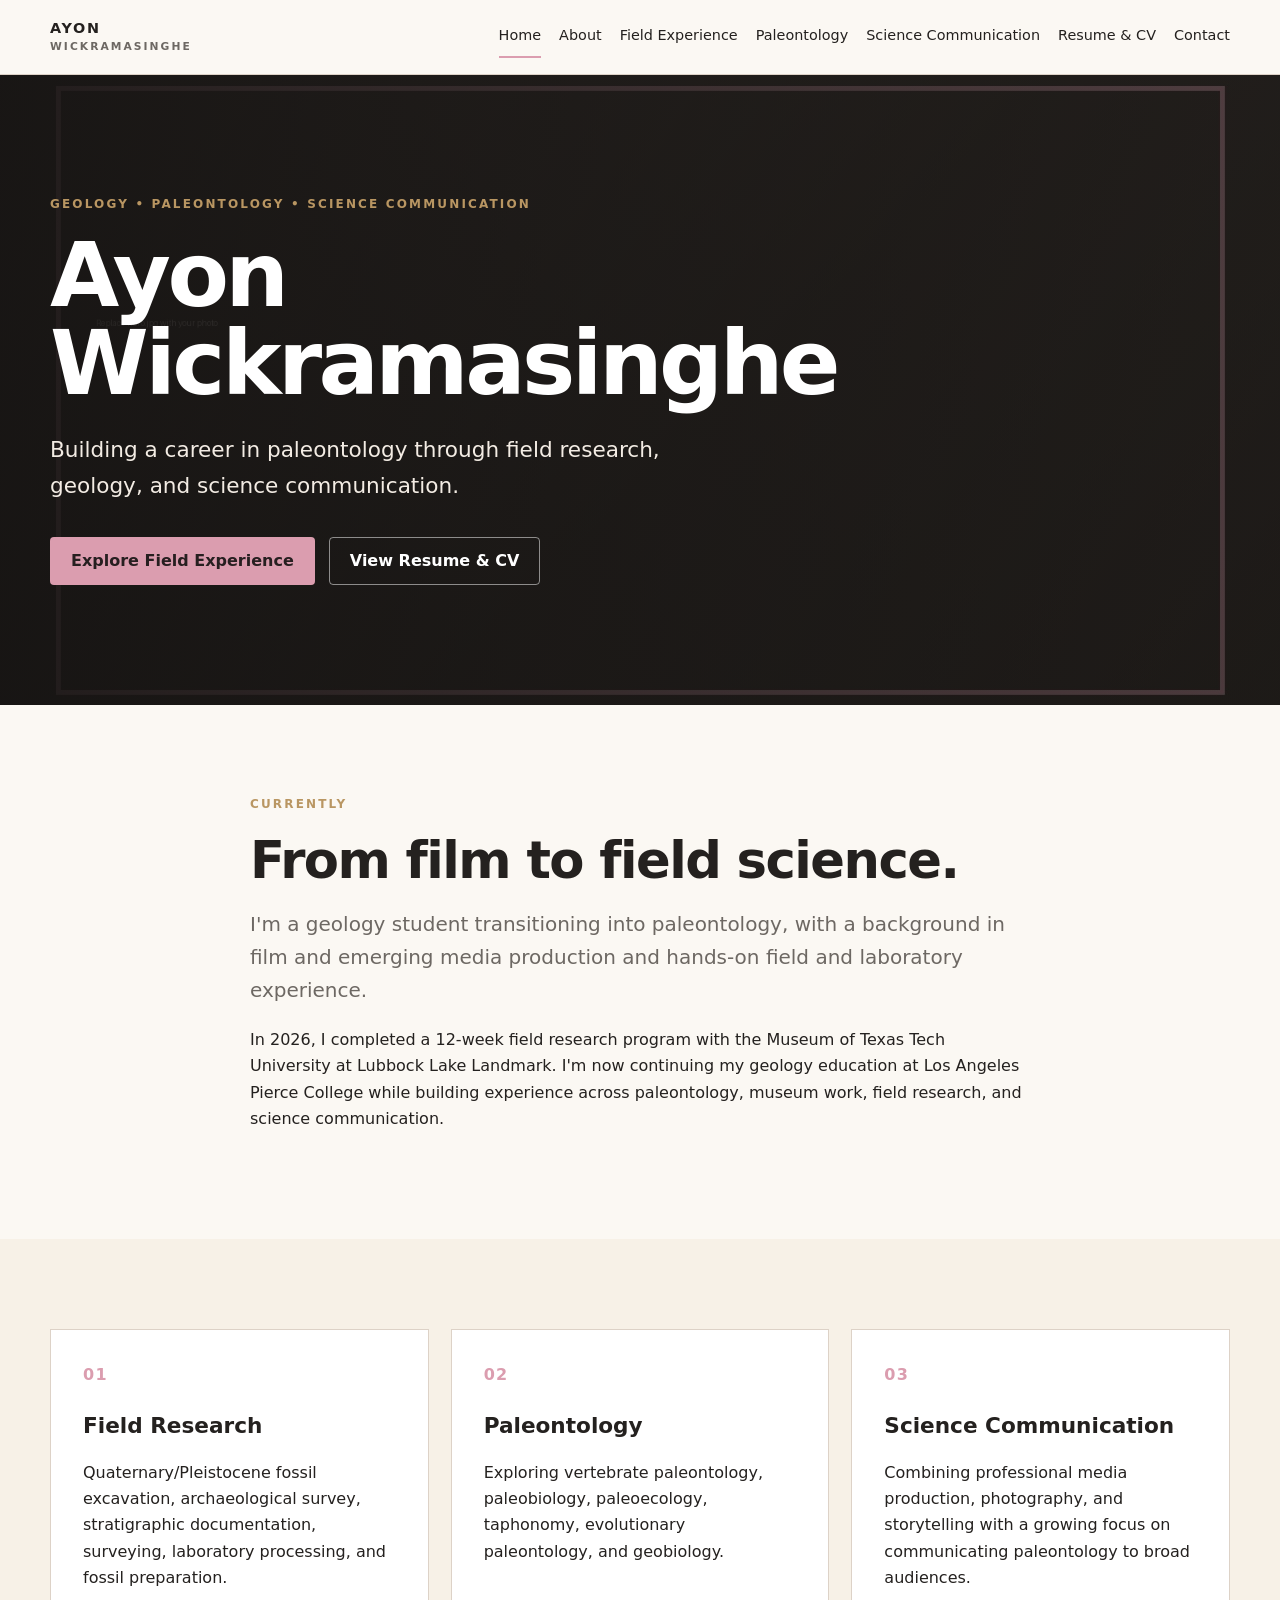
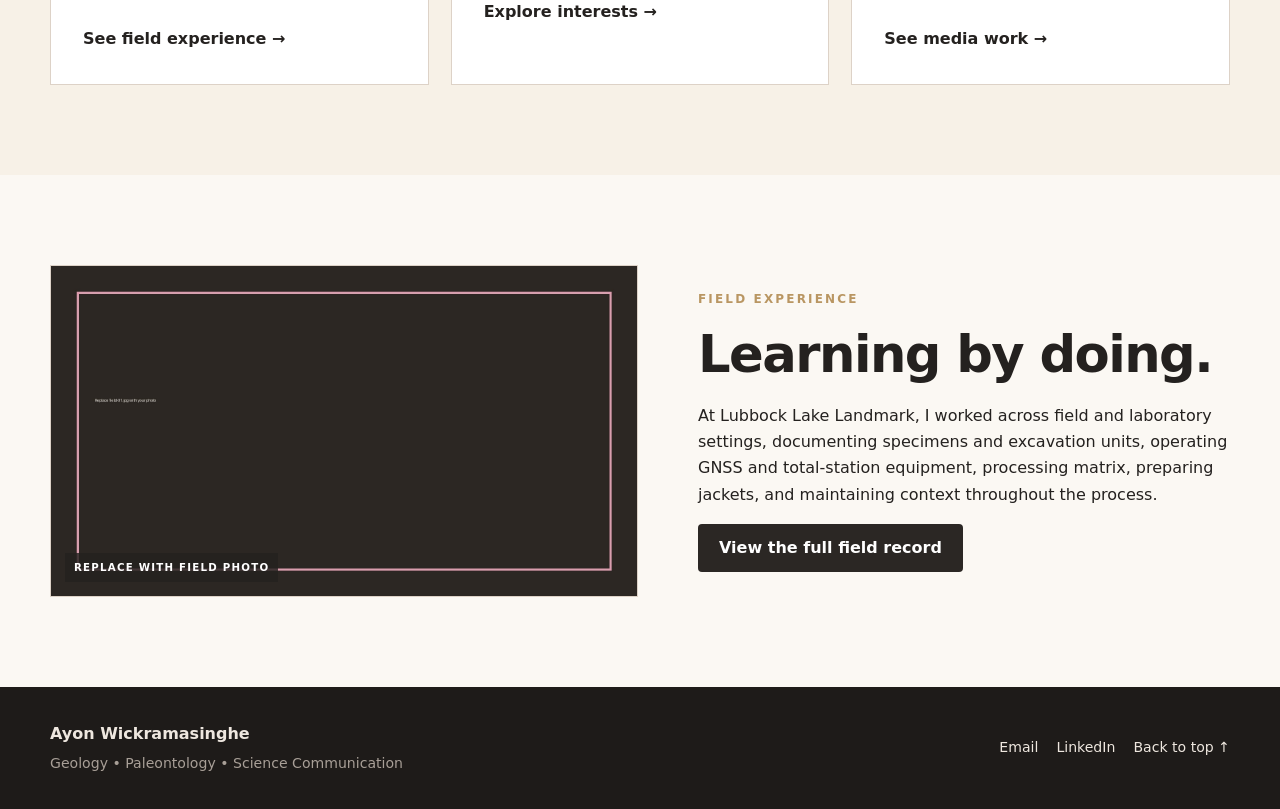
==== index.html @ 824198ba "Add files via upload" ====
<!DOCTYPE html>
<html lang="en">
<head>
  <meta charset="utf-8">
  <meta name="viewport" content="width=device-width, initial-scale=1">
  <meta name="description" content="Ayon Wickramasinghe — geology student, paleontology field researcher, and science communicator.">
  <title>Ayon Wickramasinghe | Geology • Paleontology • Science Communication</title>
  <link rel="stylesheet" href="css/style.css">
</head>
<body>
  <header class="site-header" id="top">
    <nav class="nav container" aria-label="Primary navigation">
      <a class="brand" href="index.html">AYON<span>WICKRAMASINGHE</span></a>
      <button class="nav-toggle" aria-label="Open navigation" aria-expanded="false">☰</button>
      <div class="nav-links">
        <a href="index.html" class="active">Home</a>
        <a href="about.html">About</a>
        <a href="fieldwork.html">Field Experience</a>
        <a href="paleontology.html">Paleontology</a>
        <a href="science-communication.html">Science Communication</a>
        <a href="resume.html">Resume &amp; CV</a>
        <a href="contact.html">Contact</a>
      </div>
    </nav>
  </header>

  <main>
    <section class="hero hero-home">
      <div class="hero-overlay"></div>
      <div class="container hero-content">
        <p class="eyebrow">GEOLOGY • PALEONTOLOGY • SCIENCE COMMUNICATION</p>
        <h1>Ayon Wickramasinghe</h1>
        <p class="hero-lede">Building a career in paleontology through field research, geology, and science communication.</p>
        <div class="hero-actions">
          <a class="button button-primary" href="fieldwork.html">Explore Field Experience</a>
          <a class="button button-ghost" href="resume.html">View Resume &amp; CV</a>
        </div>
      </div>
    </section>

    <section class="intro section">
      <div class="container narrow">
        <p class="kicker">CURRENTLY</p>
        <h2>From film to field science.</h2>
        <p class="lead">I'm a geology student transitioning into paleontology, with a background in film and emerging media production and hands-on field and laboratory experience.</p>
        <p>In 2026, I completed a 12-week field research program with the Museum of Texas Tech University at Lubbock Lake Landmark. I'm now continuing my geology education at Los Angeles Pierce College while building experience across paleontology, museum work, field research, and science communication.</p>
      </div>
    </section>

    <section class="feature-grid section section-alt">
      <div class="container cards-3">
        <article class="card">
          <div class="card-number">01</div>
          <h3>Field Research</h3>
          <p>Quaternary/Pleistocene fossil excavation, archaeological survey, stratigraphic documentation, surveying, laboratory processing, and fossil preparation.</p>
          <a class="text-link" href="fieldwork.html">See field experience →</a>
        </article>
        <article class="card">
          <div class="card-number">02</div>
          <h3>Paleontology</h3>
          <p>Exploring vertebrate paleontology, paleobiology, paleoecology, taphonomy, evolutionary paleontology, and geobiology.</p>
          <a class="text-link" href="paleontology.html">Explore interests →</a>
        </article>
        <article class="card">
          <div class="card-number">03</div>
          <h3>Science Communication</h3>
          <p>Combining professional media production, photography, and storytelling with a growing focus on communicating paleontology to broad audiences.</p>
          <a class="text-link" href="science-communication.html">See media work →</a>
        </article>
      </div>
    </section>

    <section class="photo-band section">
      <div class="container split">
        <div class="image-frame">
          <img src="images/field-01.jpg" alt="Placeholder for Ayon's fieldwork photograph" loading="lazy">
          <span class="image-label">REPLACE WITH FIELD PHOTO</span>
        </div>
        <div class="split-copy">
          <p class="kicker">FIELD EXPERIENCE</p>
          <h2>Learning by doing.</h2>
          <p>At Lubbock Lake Landmark, I worked across field and laboratory settings, documenting specimens and excavation units, operating GNSS and total-station equipment, processing matrix, preparing jackets, and maintaining context throughout the process.</p>
          <a class="button button-dark" href="fieldwork.html">View the full field record</a>
        </div>
      </div>
    </section>
  </main>

  <footer class="site-footer">
    <div class="container footer-inner">
      <div><strong>Ayon Wickramasinghe</strong><span>Geology • Paleontology • Science Communication</span></div>
      <div class="footer-links"><a href="mailto:ayonwick2003@gmail.com">Email</a><a href="https://www.linkedin.com/" target="_blank" rel="noopener">LinkedIn</a><a href="#top">Back to top ↑</a></div>
    </div>
  </footer>
  <script src="js/main.js"></script>
</body>
</html>
---- css/style.css ----
:root{--cream:#f7f1e7;--paper:#fbf8f3;--ink:#24211f;--muted:#6d6863;--pink:#db9daf;--pink-soft:#f1dce2;--gold:#b99662;--line:#ddd2c7;--dark:#2b2724;--max:1180px;--narrow:780px}
*{box-sizing:border-box}html{scroll-behavior:smooth}body{margin:0;font-family:Inter,ui-sans-serif,system-ui,-apple-system,BlinkMacSystemFont,"Segoe UI",sans-serif;background:var(--paper);color:var(--ink);line-height:1.65}img{max-width:100%;display:block}a{color:inherit;text-decoration:none}.container{width:min(calc(100% - 40px),var(--max));margin:0 auto}.narrow{max-width:var(--narrow)}
.site-header{position:sticky;top:0;z-index:20;background:rgba(251,248,243,.95);backdrop-filter:blur(10px);border-bottom:1px solid var(--line)}.nav{min-height:74px;display:flex;align-items:center;justify-content:space-between;gap:24px}.brand{font-weight:900;letter-spacing:.12em;font-size:.9rem;line-height:1}.brand span{display:block;font-size:.67rem;letter-spacing:.19em;margin-top:7px;color:var(--muted)}.nav-links{display:flex;flex-wrap:wrap;justify-content:flex-end;gap:18px;font-size:.9rem}.nav-links a{padding:8px 0;border-bottom:2px solid transparent}.nav-links a:hover,.nav-links a.active{border-color:var(--pink)}.nav-toggle{display:none;border:0;background:none;font-size:1.5rem}
.hero{min-height:70vh;display:grid;place-items:center;position:relative;overflow:hidden;background:linear-gradient(135deg,#453d39 0%,#292522 55%,#1c1917 100%);color:#fff}.hero:before{content:"";position:absolute;inset:0;background:url('../images/hero.jpg') center/cover no-repeat;opacity:.42}.hero-overlay{position:absolute;inset:0;background:linear-gradient(90deg,rgba(20,18,17,.88),rgba(20,18,17,.35))}.hero-content{position:relative;padding:110px 0}.eyebrow,.kicker{font-size:.75rem;letter-spacing:.18em;font-weight:800;text-transform:uppercase;color:var(--gold);margin:0 0 18px}.hero h1{font-size:clamp(3rem,7vw,6rem);line-height:.98;max-width:900px;margin:0 0 24px;letter-spacing:-.04em}.hero-lede{font-size:1.35rem;max-width:680px;color:#f3ece4;margin:0 0 34px}.hero-actions{display:flex;gap:14px;flex-wrap:wrap}.button{display:inline-flex;align-items:center;justify-content:center;min-height:48px;padding:0 20px;border-radius:4px;border:1px solid transparent;font-weight:800}.button-primary{background:var(--pink);color:#271f20}.button-ghost{border-color:rgba(255,255,255,.5);color:#fff}.button-dark{background:var(--dark);color:#fff}.button:hover{transform:translateY(-1px)}
.page-hero{background:var(--cream);padding:100px 0 80px;border-bottom:1px solid var(--line)}.page-hero h1{font-size:clamp(2.7rem,6vw,5rem);line-height:1.02;letter-spacing:-.04em;margin:0 0 18px;max-width:900px}.page-hero p:not(.kicker){font-size:1.25rem;max-width:760px;color:var(--muted);margin:0}.photo-hero{background:linear-gradient(135deg,#453d39,#24211f);color:#fff}.photo-hero p:not(.kicker){color:#eee2da}
.section{padding:90px 0}.section-alt{background:var(--cream)}.section-dark{background:var(--dark);color:#fff}.section-dark p{color:#e8ddd3}.section h2{font-size:clamp(2rem,4vw,3.2rem);line-height:1.08;letter-spacing:-.03em;margin:0 0 20px}.section h3{font-size:1.35rem;margin:0 0 10px}.lead{font-size:1.25rem;color:var(--muted)}.light{color:var(--pink-soft)}
.intro{text-align:left}.cards-3,.cards-2{display:grid;gap:22px}.cards-3{grid-template-columns:repeat(3,1fr)}.cards-2{grid-template-columns:repeat(2,1fr)}.card,.interest,.document-card,.contact-card{background:#fff;border:1px solid var(--line);padding:32px}.card-number,.interest>span{color:var(--pink);font-weight:900;letter-spacing:.08em;margin-bottom:20px;display:block}.text-link{font-weight:800;display:inline-block;margin-top:18px}.text-link:hover{color:#a96f80}.split,.two-col{display:grid;grid-template-columns:1.05fr .95fr;gap:60px;align-items:center}.image-frame{position:relative;background:#e5ddd4;min-height:280px;overflow:hidden;border:1px solid var(--line)}.image-frame img{width:100%;height:100%;object-fit:cover;min-height:280px}.image-label{position:absolute;left:14px;bottom:14px;background:rgba(36,33,31,.82);color:#fff;padding:6px 9px;font-size:.64rem;letter-spacing:.12em;font-weight:800}.split-copy{max-width:560px}.side-note{border-left:3px solid var(--pink);padding-left:26px}.accent-line{display:block;width:60px;height:3px;background:var(--pink);margin-bottom:20px}.gallery-grid{display:grid;grid-template-columns:repeat(2,1fr);gap:20px}.clean-list{padding-left:20px}.clean-list li{margin-bottom:15px}.interest h2{font-size:1.55rem;margin-bottom:12px}.callout{border-top:3px solid var(--pink);padding-top:35px}.document-card h2{margin-bottom:10px}.contact-grid{display:grid;grid-template-columns:repeat(3,1fr);gap:20px}.contact-card{display:flex;flex-direction:column;gap:10px;min-height:180px}.contact-card strong{font-size:1.15rem}.contact-card span:last-child{color:var(--muted)}code{background:var(--cream);padding:2px 5px;border-radius:3px}
.site-footer{background:#1e1b19;color:#eee7df;padding:34px 0}.footer-inner{display:flex;justify-content:space-between;gap:30px;align-items:center}.footer-inner strong{display:block}.footer-inner span{display:block;color:#a89f97;font-size:.88rem;margin-top:5px}.footer-links{display:flex;gap:18px;font-size:.88rem}.footer-links a:hover{color:var(--pink)}
@media (max-width:900px){.nav-toggle{display:block}.nav-links{display:none;position:absolute;left:20px;right:20px;top:74px;background:var(--paper);border:1px solid var(--line);padding:16px;flex-direction:column;gap:0}.nav-links.open{display:flex}.nav-links a{padding:12px 4px}.cards-3{grid-template-columns:1fr}.split,.two-col,.cards-2{grid-template-columns:1fr;gap:35px}.contact-grid{grid-template-columns:1fr}.footer-inner{flex-direction:column;align-items:flex-start}.footer-links{flex-wrap:wrap}.hero-content{padding:90px 0}.section{padding:70px 0}}
@media (max-width:600px){.container{width:min(calc(100% - 28px),var(--max))}.hero{min-height:72vh}.hero h1{font-size:3.2rem}.hero-lede{font-size:1.1rem}.page-hero{padding:75px 0 60px}.page-hero h1{font-size:2.8rem}.gallery-grid{grid-template-columns:1fr}}
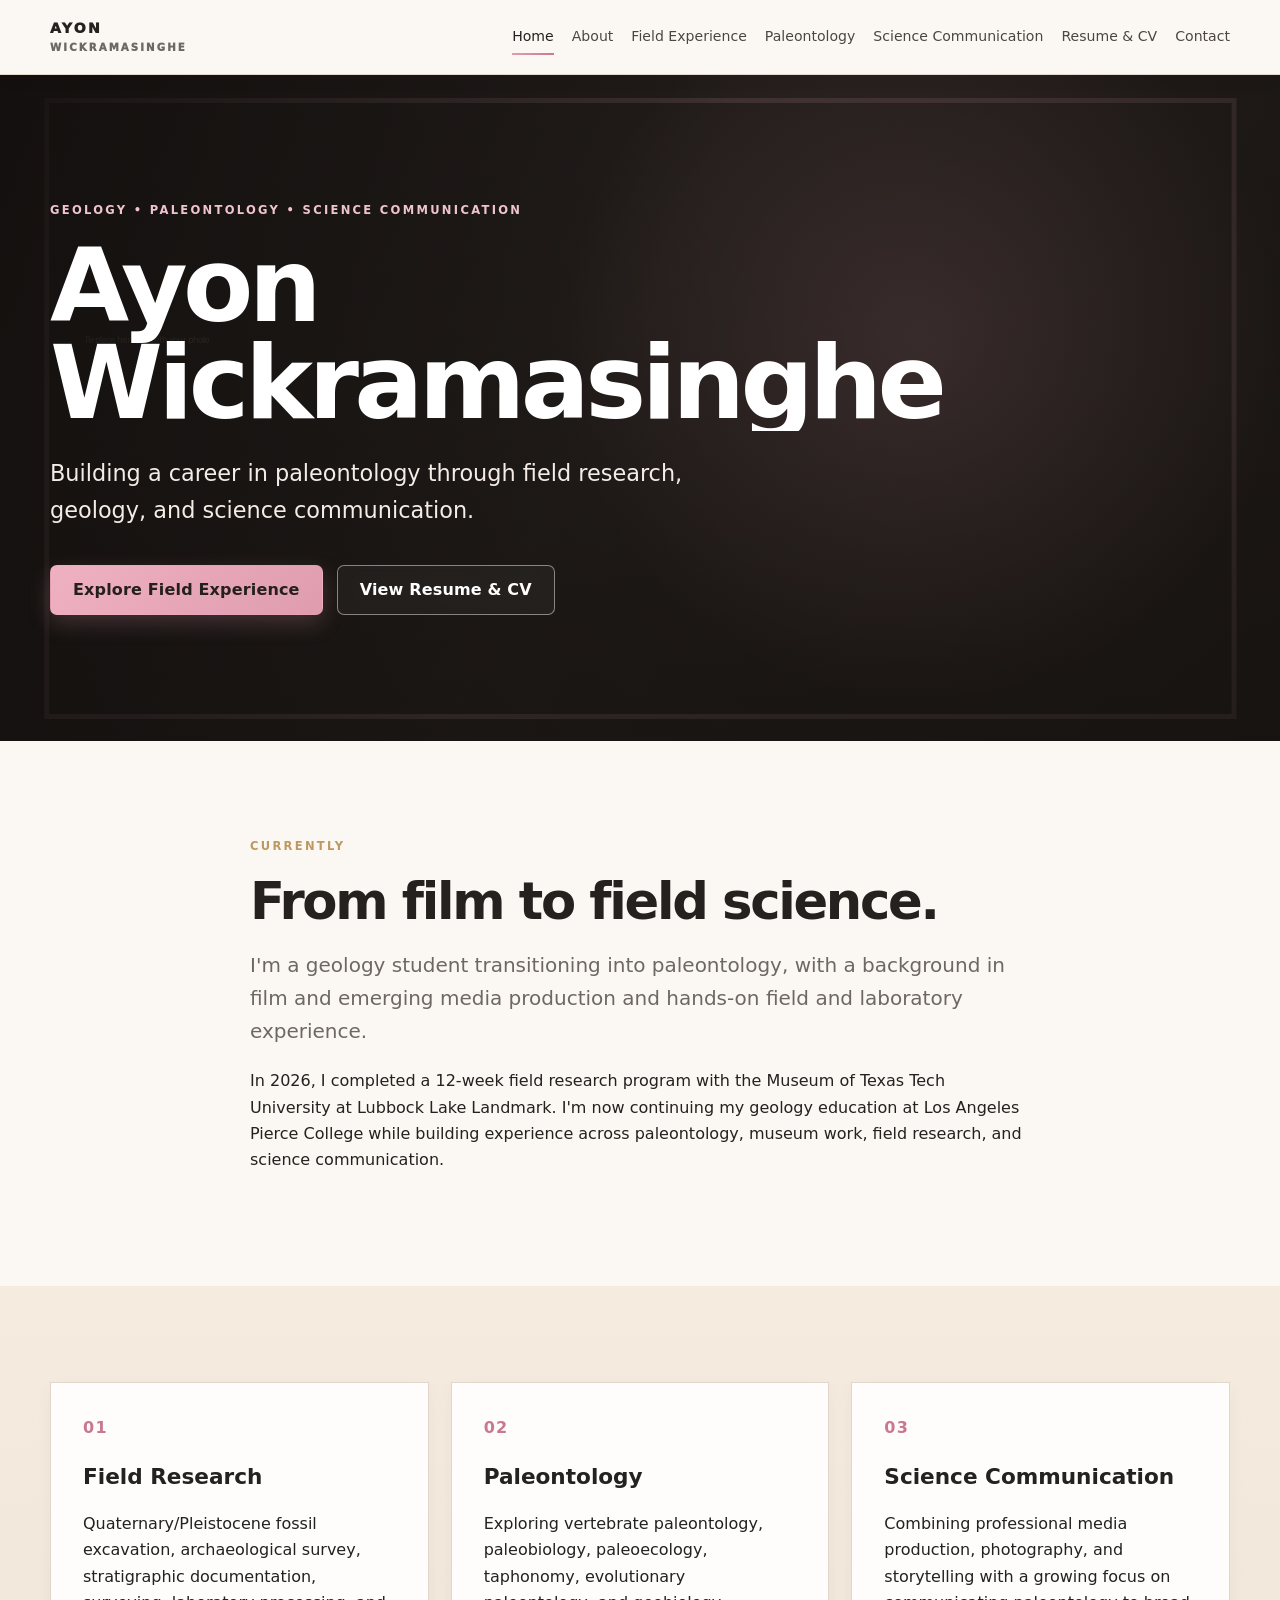
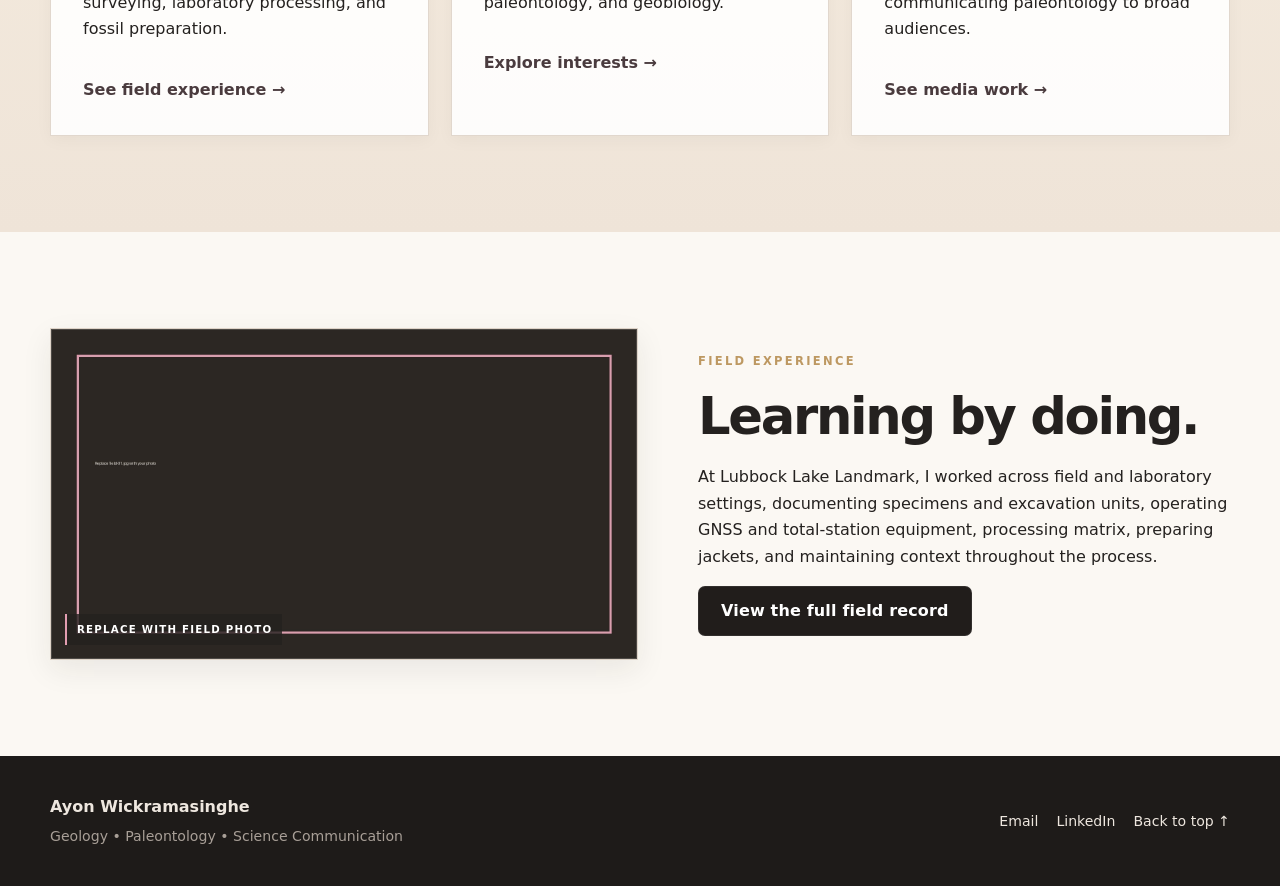
==== commit 3881f94e: "Add files via upload" ====
--- a/index.html
+++ b/index.html
@@ -29,7 +29,7 @@
       <div class="hero-overlay"></div>
       <div class="container hero-content">
         <p class="eyebrow">GEOLOGY • PALEONTOLOGY • SCIENCE COMMUNICATION</p>
-        <h1>Ayon Wickramasinghe</h1>
+        <h1 class="gradient-text">Ayon Wickramasinghe</h1>
         <p class="hero-lede">Building a career in paleontology through field research, geology, and science communication.</p>
         <div class="hero-actions">
           <a class="button button-primary" href="fieldwork.html">Explore Field Experience</a>
@@ -38,7 +38,7 @@
       </div>
     </section>
 
-    <section class="intro section">
+    <section class="intro section reveal">
       <div class="container narrow">
         <p class="kicker">CURRENTLY</p>
         <h2>From film to field science.</h2>
@@ -47,7 +47,7 @@
       </div>
     </section>
 
-    <section class="feature-grid section section-alt">
+    <section class="feature-grid section section-alt reveal">
       <div class="container cards-3">
         <article class="card">
           <div class="card-number">01</div>
@@ -70,7 +70,7 @@
       </div>
     </section>
 
-    <section class="photo-band section">
+    <section class="photo-band section reveal">
       <div class="container split">
         <div class="image-frame">
           <img src="images/field-01.jpg" alt="Placeholder for Ayon's fieldwork photograph" loading="lazy">
--- a/css/style.css
+++ b/css/style.css
@@ -1,10 +1,172 @@
-:root{--cream:#f7f1e7;--paper:#fbf8f3;--ink:#24211f;--muted:#6d6863;--pink:#db9daf;--pink-soft:#f1dce2;--gold:#b99662;--line:#ddd2c7;--dark:#2b2724;--max:1180px;--narrow:780px}
-*{box-sizing:border-box}html{scroll-behavior:smooth}body{margin:0;font-family:Inter,ui-sans-serif,system-ui,-apple-system,BlinkMacSystemFont,"Segoe UI",sans-serif;background:var(--paper);color:var(--ink);line-height:1.65}img{max-width:100%;display:block}a{color:inherit;text-decoration:none}.container{width:min(calc(100% - 40px),var(--max));margin:0 auto}.narrow{max-width:var(--narrow)}
-.site-header{position:sticky;top:0;z-index:20;background:rgba(251,248,243,.95);backdrop-filter:blur(10px);border-bottom:1px solid var(--line)}.nav{min-height:74px;display:flex;align-items:center;justify-content:space-between;gap:24px}.brand{font-weight:900;letter-spacing:.12em;font-size:.9rem;line-height:1}.brand span{display:block;font-size:.67rem;letter-spacing:.19em;margin-top:7px;color:var(--muted)}.nav-links{display:flex;flex-wrap:wrap;justify-content:flex-end;gap:18px;font-size:.9rem}.nav-links a{padding:8px 0;border-bottom:2px solid transparent}.nav-links a:hover,.nav-links a.active{border-color:var(--pink)}.nav-toggle{display:none;border:0;background:none;font-size:1.5rem}
-.hero{min-height:70vh;display:grid;place-items:center;position:relative;overflow:hidden;background:linear-gradient(135deg,#453d39 0%,#292522 55%,#1c1917 100%);color:#fff}.hero:before{content:"";position:absolute;inset:0;background:url('../images/hero.jpg') center/cover no-repeat;opacity:.42}.hero-overlay{position:absolute;inset:0;background:linear-gradient(90deg,rgba(20,18,17,.88),rgba(20,18,17,.35))}.hero-content{position:relative;padding:110px 0}.eyebrow,.kicker{font-size:.75rem;letter-spacing:.18em;font-weight:800;text-transform:uppercase;color:var(--gold);margin:0 0 18px}.hero h1{font-size:clamp(3rem,7vw,6rem);line-height:.98;max-width:900px;margin:0 0 24px;letter-spacing:-.04em}.hero-lede{font-size:1.35rem;max-width:680px;color:#f3ece4;margin:0 0 34px}.hero-actions{display:flex;gap:14px;flex-wrap:wrap}.button{display:inline-flex;align-items:center;justify-content:center;min-height:48px;padding:0 20px;border-radius:4px;border:1px solid transparent;font-weight:800}.button-primary{background:var(--pink);color:#271f20}.button-ghost{border-color:rgba(255,255,255,.5);color:#fff}.button-dark{background:var(--dark);color:#fff}.button:hover{transform:translateY(-1px)}
-.page-hero{background:var(--cream);padding:100px 0 80px;border-bottom:1px solid var(--line)}.page-hero h1{font-size:clamp(2.7rem,6vw,5rem);line-height:1.02;letter-spacing:-.04em;margin:0 0 18px;max-width:900px}.page-hero p:not(.kicker){font-size:1.25rem;max-width:760px;color:var(--muted);margin:0}.photo-hero{background:linear-gradient(135deg,#453d39,#24211f);color:#fff}.photo-hero p:not(.kicker){color:#eee2da}
-.section{padding:90px 0}.section-alt{background:var(--cream)}.section-dark{background:var(--dark);color:#fff}.section-dark p{color:#e8ddd3}.section h2{font-size:clamp(2rem,4vw,3.2rem);line-height:1.08;letter-spacing:-.03em;margin:0 0 20px}.section h3{font-size:1.35rem;margin:0 0 10px}.lead{font-size:1.25rem;color:var(--muted)}.light{color:var(--pink-soft)}
-.intro{text-align:left}.cards-3,.cards-2{display:grid;gap:22px}.cards-3{grid-template-columns:repeat(3,1fr)}.cards-2{grid-template-columns:repeat(2,1fr)}.card,.interest,.document-card,.contact-card{background:#fff;border:1px solid var(--line);padding:32px}.card-number,.interest>span{color:var(--pink);font-weight:900;letter-spacing:.08em;margin-bottom:20px;display:block}.text-link{font-weight:800;display:inline-block;margin-top:18px}.text-link:hover{color:#a96f80}.split,.two-col{display:grid;grid-template-columns:1.05fr .95fr;gap:60px;align-items:center}.image-frame{position:relative;background:#e5ddd4;min-height:280px;overflow:hidden;border:1px solid var(--line)}.image-frame img{width:100%;height:100%;object-fit:cover;min-height:280px}.image-label{position:absolute;left:14px;bottom:14px;background:rgba(36,33,31,.82);color:#fff;padding:6px 9px;font-size:.64rem;letter-spacing:.12em;font-weight:800}.split-copy{max-width:560px}.side-note{border-left:3px solid var(--pink);padding-left:26px}.accent-line{display:block;width:60px;height:3px;background:var(--pink);margin-bottom:20px}.gallery-grid{display:grid;grid-template-columns:repeat(2,1fr);gap:20px}.clean-list{padding-left:20px}.clean-list li{margin-bottom:15px}.interest h2{font-size:1.55rem;margin-bottom:12px}.callout{border-top:3px solid var(--pink);padding-top:35px}.document-card h2{margin-bottom:10px}.contact-grid{display:grid;grid-template-columns:repeat(3,1fr);gap:20px}.contact-card{display:flex;flex-direction:column;gap:10px;min-height:180px}.contact-card strong{font-size:1.15rem}.contact-card span:last-child{color:var(--muted)}code{background:var(--cream);padding:2px 5px;border-radius:3px}
-.site-footer{background:#1e1b19;color:#eee7df;padding:34px 0}.footer-inner{display:flex;justify-content:space-between;gap:30px;align-items:center}.footer-inner strong{display:block}.footer-inner span{display:block;color:#a89f97;font-size:.88rem;margin-top:5px}.footer-links{display:flex;gap:18px;font-size:.88rem}.footer-links a:hover{color:var(--pink)}
-@media (max-width:900px){.nav-toggle{display:block}.nav-links{display:none;position:absolute;left:20px;right:20px;top:74px;background:var(--paper);border:1px solid var(--line);padding:16px;flex-direction:column;gap:0}.nav-links.open{display:flex}.nav-links a{padding:12px 4px}.cards-3{grid-template-columns:1fr}.split,.two-col,.cards-2{grid-template-columns:1fr;gap:35px}.contact-grid{grid-template-columns:1fr}.footer-inner{flex-direction:column;align-items:flex-start}.footer-links{flex-wrap:wrap}.hero-content{padding:90px 0}.section{padding:70px 0}}
-@media (max-width:600px){.container{width:min(calc(100% - 28px),var(--max))}.hero{min-height:72vh}.hero h1{font-size:3.2rem}.hero-lede{font-size:1.1rem}.page-hero{padding:75px 0 60px}.page-hero h1{font-size:2.8rem}.gallery-grid{grid-template-columns:1fr}}
+:root{
+  --cream:#f7f1e7;
+  --paper:#fbf8f3;
+  --ink:#24211f;
+  --muted:#6d6863;
+  --pink:#e29db1;
+  --pink-deep:#c97891;
+  --pink-soft:#f4dfe5;
+  --gold:#bd9861;
+  --line:#ded3c8;
+  --dark:#211d1b;
+  --dark-2:#171412;
+  --white:#fffdfb;
+  --max:1180px;
+  --narrow:780px;
+  --shadow:0 18px 45px rgba(36,33,31,.10);
+  --shadow-soft:0 10px 28px rgba(36,33,31,.08);
+}
+*{box-sizing:border-box}
+html{scroll-behavior:smooth}
+body{margin:0;font-family:Inter,ui-sans-serif,system-ui,-apple-system,BlinkMacSystemFont,"Segoe UI",sans-serif;background:var(--paper);color:var(--ink);line-height:1.65;-webkit-font-smoothing:antialiased}
+img{max-width:100%;display:block}
+a{color:inherit;text-decoration:none}
+button{font:inherit}
+.container{width:min(calc(100% - 40px),var(--max));margin:0 auto}
+.narrow{max-width:var(--narrow)}
+
+/* ---------- Global polish ---------- */
+::selection{background:var(--pink-soft);color:var(--ink)}
+:focus-visible{outline:3px solid rgba(226,157,177,.55);outline-offset:4px;border-radius:4px}
+
+.site-header{position:sticky;top:0;z-index:30;background:rgba(251,248,243,.86);backdrop-filter:blur(14px);border-bottom:1px solid rgba(222,211,200,.85);box-shadow:0 4px 18px rgba(36,33,31,.04)}
+.nav{min-height:74px;display:flex;align-items:center;justify-content:space-between;gap:24px}
+.brand{font-weight:950;letter-spacing:.16em;font-size:.88rem;line-height:1;position:relative}
+.brand:after{content:"";position:absolute;left:0;bottom:-9px;width:0;height:2px;background:linear-gradient(90deg,var(--pink),var(--gold));transition:width .28s ease}
+.brand:hover:after{width:42px}
+.brand span{display:block;font-size:.64rem;letter-spacing:.20em;margin-top:7px;color:var(--muted)}
+.nav-links{display:flex;flex-wrap:wrap;justify-content:flex-end;gap:18px;font-size:.88rem}
+.nav-links a{position:relative;padding:8px 0;color:#4b4641}
+.nav-links a:after{content:"";position:absolute;left:0;right:0;bottom:2px;height:2px;background:linear-gradient(90deg,var(--pink),var(--pink-deep));transform:scaleX(0);transform-origin:left;transition:transform .25s ease}
+.nav-links a:hover,.nav-links a.active{color:var(--ink)}
+.nav-links a:hover:after,.nav-links a.active:after{transform:scaleX(1)}
+.nav-toggle{display:none;border:0;background:none;font-size:1.5rem;color:var(--ink);cursor:pointer}
+
+/* ---------- Typography ---------- */
+.eyebrow,.kicker{font-size:.72rem;letter-spacing:.20em;font-weight:850;text-transform:uppercase;color:var(--gold);margin:0 0 18px}
+h1,h2,h3{font-weight:900}
+.section h2,.page-hero h1,.hero h1{letter-spacing:-.045em}
+
+/* ---------- Hero ---------- */
+.hero{min-height:74vh;display:grid;place-items:center;position:relative;overflow:hidden;background:radial-gradient(circle at 70% 35%,#423934 0%,#27221f 40%,#171412 100%);color:#fff}
+.hero:before{content:"";position:absolute;inset:0;background:url('../images/hero.jpg') center/cover no-repeat;opacity:.48;transform:scale(1.02);transition:transform 1.4s ease}
+.hero:hover:before{transform:scale(1.05)}
+.hero:after{content:"";position:absolute;inset:0;background:radial-gradient(circle at 72% 40%,rgba(226,157,177,.12),transparent 36%),linear-gradient(115deg,rgba(18,15,14,.94) 0%,rgba(25,21,19,.67) 47%,rgba(22,18,16,.78) 100%)}
+.hero-overlay{position:absolute;inset:0;background:linear-gradient(180deg,rgba(226,157,177,.03),transparent 45%,rgba(0,0,0,.28))}
+.hero-content{position:relative;z-index:2;padding:110px 0}
+.hero .eyebrow{color:#efc4cf}
+.hero h1{font-size:clamp(3.4rem,8vw,6.7rem);line-height:.94;max-width:980px;margin:0 0 24px}
+.gradient-text{background:linear-gradient(100deg,#fff 5%,#fff 42%,#f4c0cc 68%,#e4a0b5 86%,#d38a9f 100%);background-size:220% auto;-webkit-background-clip:text;background-clip:text;color:transparent;animation:gradientShift 8s ease-in-out infinite alternate}
+.hero-lede{font-size:clamp(1.12rem,2.2vw,1.4rem);max-width:700px;color:#f4ece6;margin:0 0 36px}
+.hero-actions{display:flex;gap:14px;flex-wrap:wrap}
+.button{display:inline-flex;align-items:center;justify-content:center;min-height:50px;padding:0 22px;border-radius:7px;border:1px solid transparent;font-weight:850;letter-spacing:.01em;position:relative;overflow:hidden;transition:transform .24s ease,box-shadow .24s ease,border-color .24s ease,background .24s ease}
+.button:before{content:"";position:absolute;inset:0;transform:translateX(-105%);background:linear-gradient(110deg,transparent 20%,rgba(255,255,255,.40) 48%,transparent 75%);transition:transform .6s ease}
+.button:hover{transform:translateY(-3px);box-shadow:0 12px 28px rgba(0,0,0,.16)}
+.button:hover:before{transform:translateX(105%)}
+.button:active{transform:translateY(-1px)}
+.button-primary{background:linear-gradient(135deg,#efb1c2 0%,#df9caf 100%);color:#261f20;box-shadow:0 8px 22px rgba(226,157,177,.22)}
+.button-primary:hover{background:linear-gradient(135deg,#f2bbc9 0%,#e3a1b2 100%)}
+.button-ghost{border-color:rgba(255,255,255,.46);color:#fff;background:rgba(255,255,255,.04);backdrop-filter:blur(6px)}
+.button-ghost:hover{border-color:rgba(255,255,255,.72);background:rgba(255,255,255,.09)}
+.button-dark{background:var(--dark);color:#fff;border-color:rgba(255,255,255,.08)}
+.button-dark:hover{background:#0f0d0c}
+
+/* ---------- Page hero ---------- */
+.page-hero{background:linear-gradient(180deg,var(--cream),#f1e7dc);padding:106px 0 84px;border-bottom:1px solid var(--line);position:relative;overflow:hidden}
+.page-hero:after{content:"";position:absolute;right:-120px;bottom:-160px;width:380px;height:380px;border-radius:50%;background:radial-gradient(circle,rgba(226,157,177,.22),rgba(226,157,177,0) 68%);pointer-events:none}
+.page-hero h1{font-size:clamp(2.9rem,6vw,5.3rem);line-height:1.01;margin:0 0 18px;max-width:900px}
+.page-hero p:not(.kicker){font-size:1.24rem;max-width:800px;color:var(--muted);margin:0}
+.photo-hero{background:radial-gradient(circle at 78% 35%,#433933 0%,#25211e 47%,#171412 100%);color:#fff}
+.photo-hero:after{background:radial-gradient(circle,rgba(226,157,177,.16),rgba(226,157,177,0) 68%)}
+.photo-hero p:not(.kicker){color:#eee2da}
+.photo-hero .kicker{color:#eab5c4}
+
+/* ---------- Sections ---------- */
+.section{padding:96px 0}
+.section-alt{background:linear-gradient(180deg,#f5ecdf,#efe4d8)}
+.section-dark{background:linear-gradient(135deg,var(--dark),var(--dark-2));color:#fff;position:relative;overflow:hidden}
+.section-dark:before{content:"";position:absolute;inset:auto -120px -160px auto;width:420px;height:420px;border-radius:50%;background:radial-gradient(circle,rgba(226,157,177,.13),transparent 67%);pointer-events:none}
+.section-dark p{color:#e8ddd3}
+.section h2{font-size:clamp(2rem,4vw,3.25rem);line-height:1.08;margin:0 0 20px}
+.section h3{font-size:1.35rem;margin:0 0 10px}
+.lead{font-size:1.25rem;color:var(--muted)}
+.light{color:#efc4cf!important}
+
+/* ---------- Cards ---------- */
+.cards-3,.cards-2{display:grid;gap:22px}
+.cards-3{grid-template-columns:repeat(3,1fr)}
+.cards-2{grid-template-columns:repeat(2,1fr)}
+.card,.interest,.document-card,.contact-card{background:rgba(255,255,255,.90);border:1px solid rgba(222,211,200,.9);padding:32px;box-shadow:0 4px 16px rgba(36,33,31,.04);transition:transform .26s ease,box-shadow .26s ease,border-color .26s ease,background .26s ease}
+.card:hover,.interest:hover,.document-card:hover,.contact-card:hover{transform:translateY(-7px);box-shadow:var(--shadow);border-color:rgba(226,157,177,.72);background:#fff}
+.card-number,.interest>span{color:var(--pink-deep);font-weight:900;letter-spacing:.08em;margin-bottom:18px;display:block}
+.text-link{font-weight:850;display:inline-block;margin-top:18px;color:#4a3b3e;position:relative}
+.text-link:after{content:"";position:absolute;left:0;right:100%;bottom:-4px;height:2px;background:linear-gradient(90deg,var(--pink),var(--gold));transition:right .25s ease}
+.text-link:hover{color:#a96f80}
+.text-link:hover:after{right:0}
+
+/* ---------- Split / imagery ---------- */
+.split,.two-col{display:grid;grid-template-columns:1.05fr .95fr;gap:60px;align-items:center}
+.image-frame{position:relative;background:#e5ddd4;min-height:280px;overflow:hidden;border:1px solid var(--line);box-shadow:var(--shadow-soft)}
+.image-frame:after{content:"";position:absolute;inset:0;border:1px solid rgba(255,255,255,.16);pointer-events:none}
+.image-frame img{width:100%;height:100%;object-fit:cover;min-height:280px;transition:transform .7s cubic-bezier(.22,.61,.36,1),filter .35s ease}
+.image-frame:hover img{transform:scale(1.045);filter:saturate(1.04) contrast(1.02)}
+.image-label{position:absolute;left:14px;bottom:14px;z-index:2;background:rgba(36,33,31,.80);color:#fff;padding:7px 10px;font-size:.64rem;letter-spacing:.12em;font-weight:850;border-left:2px solid var(--pink)}
+.split-copy{max-width:560px}
+.side-note{border-left:3px solid var(--pink);padding-left:26px}
+.accent-line{display:block;width:64px;height:3px;background:linear-gradient(90deg,var(--pink),var(--gold));margin-bottom:20px;border-radius:999px}
+.gallery-grid{display:grid;grid-template-columns:repeat(2,1fr);gap:20px}
+.gallery-grid .image-frame{min-height:310px}
+.gallery-grid .image-frame:first-child{grid-column:span 2;min-height:400px}
+.clean-list{padding-left:20px}.clean-list li{margin-bottom:15px}
+.interest h2{font-size:1.55rem;margin-bottom:12px}
+.callout{border-top:3px solid transparent;border-image:linear-gradient(90deg,var(--pink),var(--gold)) 1;padding-top:35px}
+.document-card h2{margin-bottom:10px}
+.contact-grid{display:grid;grid-template-columns:repeat(3,1fr);gap:20px}
+.contact-card{display:flex;flex-direction:column;gap:10px;min-height:190px}
+.contact-card strong{font-size:1.15rem}
+.contact-card span:last-child{color:var(--muted)}
+code{background:var(--cream);padding:2px 5px;border-radius:3px}
+
+/* ---------- Scroll reveal ---------- */
+.reveal{opacity:0;transform:translateY(20px);transition:opacity .7s ease,transform .7s ease}
+.reveal.is-visible{opacity:1;transform:none}
+.delay-1{transition-delay:.08s}.delay-2{transition-delay:.16s}.delay-3{transition-delay:.24s}
+
+/* ---------- Footer ---------- */
+.site-footer{background:#1e1b19;color:#eee7df;padding:38px 0}.footer-inner{display:flex;justify-content:space-between;gap:30px;align-items:center}.footer-inner strong{display:block}.footer-inner span{display:block;color:#a89f97;font-size:.88rem;margin-top:5px}.footer-links{display:flex;gap:18px;font-size:.88rem}.footer-links a{transition:color .2s ease}.footer-links a:hover{color:var(--pink)}
+
+@keyframes gradientShift{0%{background-position:0% 50%}100%{background-position:100% 50%}}
+
+@media (max-width:900px){
+  .nav-toggle{display:block}
+  .nav-links{display:none;position:absolute;left:20px;right:20px;top:74px;background:rgba(251,248,243,.98);border:1px solid var(--line);padding:16px;flex-direction:column;gap:0;box-shadow:var(--shadow-soft);border-radius:0 0 10px 10px}
+  .nav-links.open{display:flex}
+  .nav-links a{padding:12px 4px}
+  .cards-3{grid-template-columns:1fr}
+  .split,.two-col,.cards-2{grid-template-columns:1fr;gap:35px}
+  .contact-grid{grid-template-columns:1fr}
+  .footer-inner{flex-direction:column;align-items:flex-start}
+  .footer-links{flex-wrap:wrap}
+  .hero-content{padding:90px 0}
+  .section{padding:76px 0}
+}
+@media (max-width:700px){
+  .gallery-grid{grid-template-columns:1fr}
+  .gallery-grid .image-frame:first-child{grid-column:auto;min-height:280px}
+}
+@media (max-width:600px){
+  .container{width:min(calc(100% - 28px),var(--max))}
+  .nav{min-height:68px}
+  .nav-links{top:68px;left:14px;right:14px}
+  .hero{min-height:76vh}
+  .hero h1{font-size:3.3rem}
+  .hero-lede{font-size:1.06rem}
+  .page-hero{padding:76px 0 62px}
+  .page-hero h1{font-size:2.85rem}
+  .gallery-grid .image-frame{min-height:250px}
+}
+@media (prefers-reduced-motion:reduce){
+  html{scroll-behavior:auto}
+  *,*:before,*:after{animation-duration:.01ms!important;animation-iteration-count:1!important;transition-duration:.01ms!important}
+  .reveal{opacity:1;transform:none}
+}
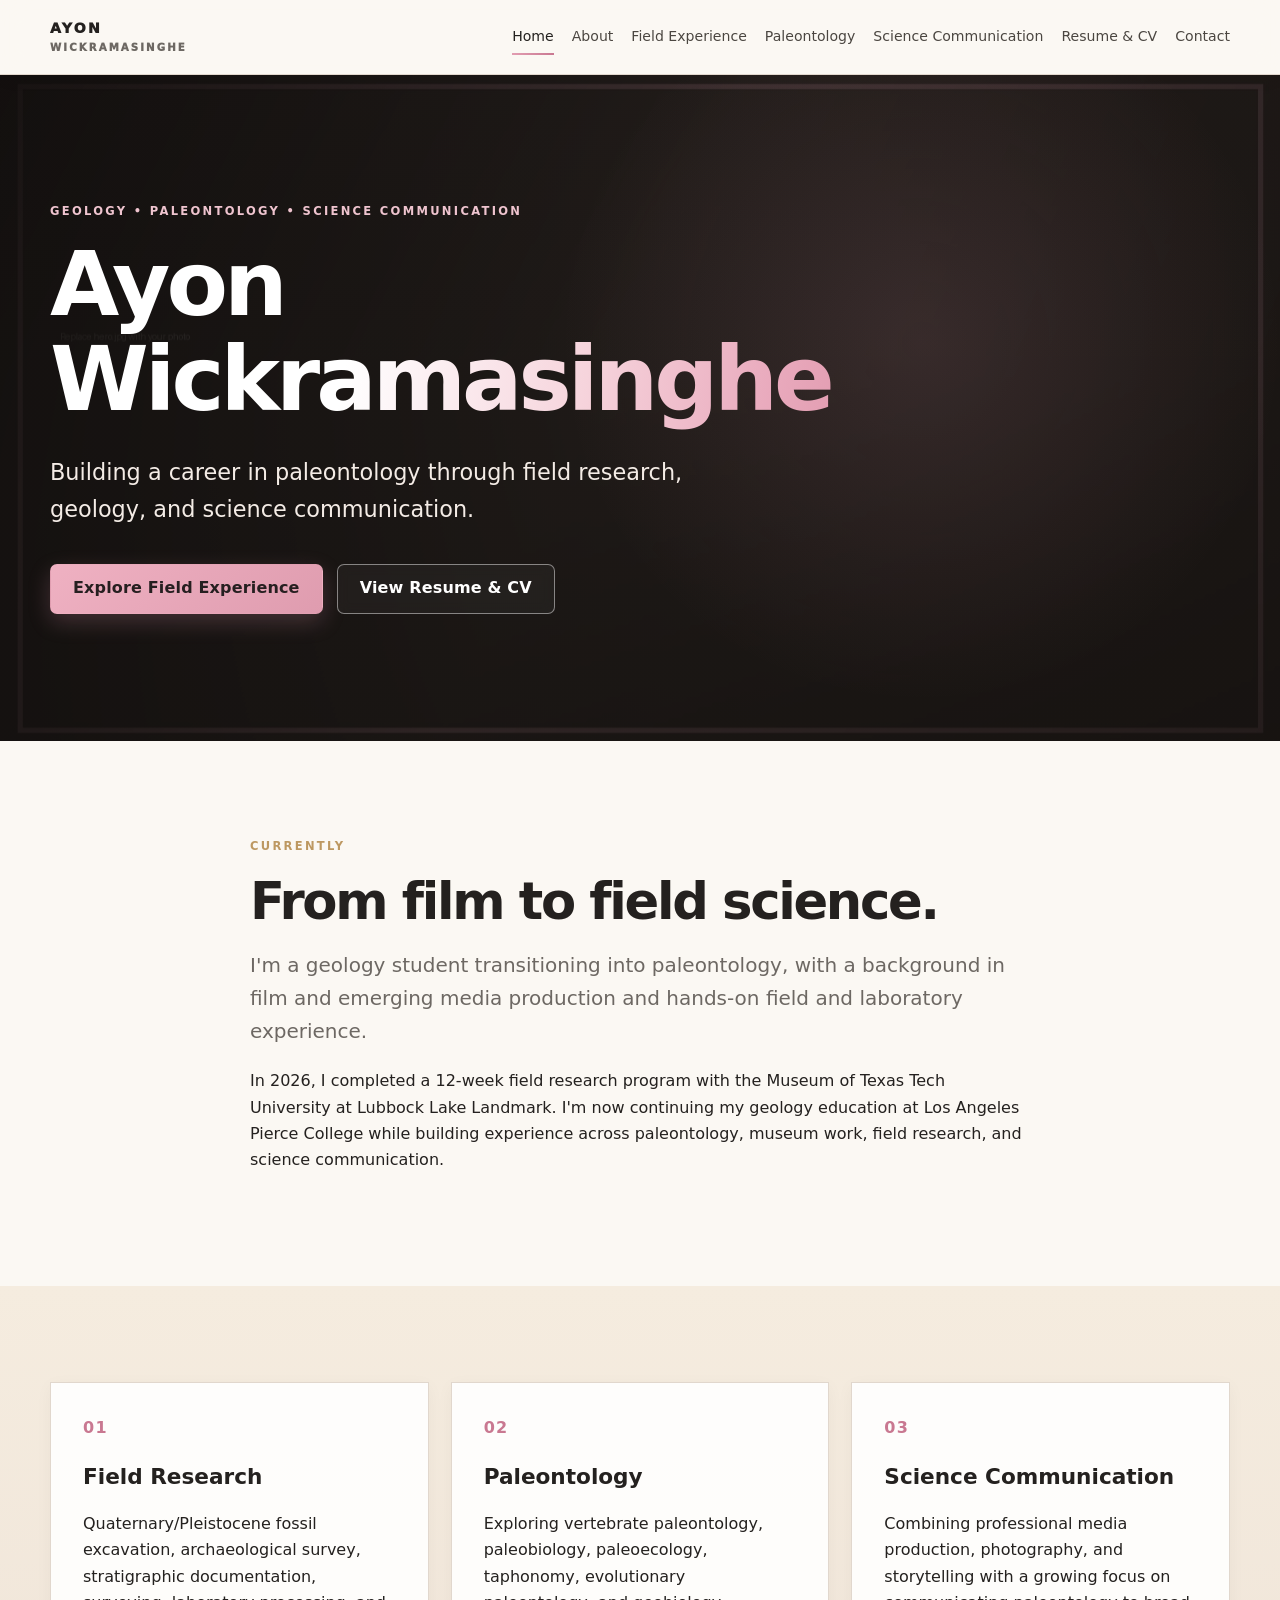
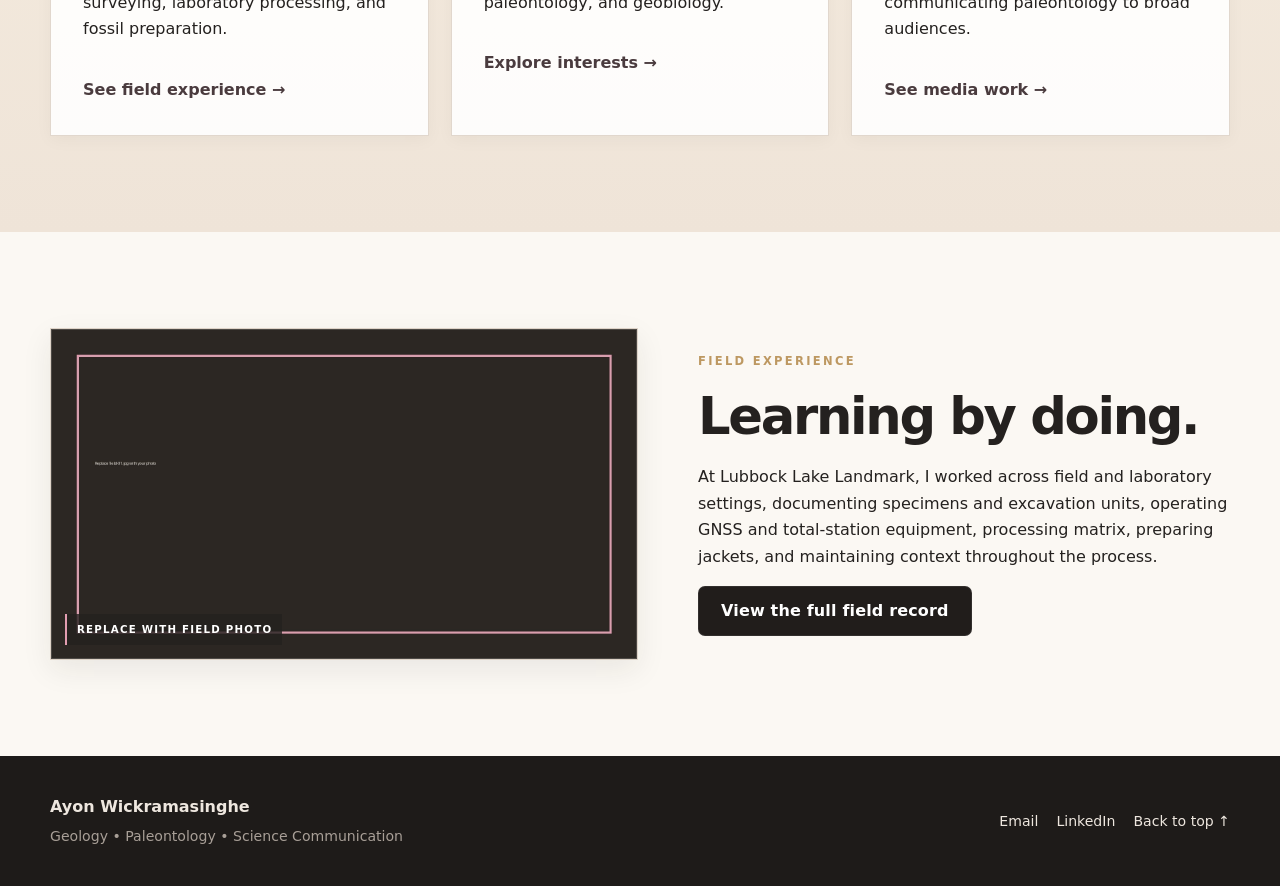
==== commit 415b0014: "Add files via upload" ====
--- a/index.html
+++ b/index.html
@@ -29,7 +29,7 @@
       <div class="hero-overlay"></div>
       <div class="container hero-content">
         <p class="eyebrow">GEOLOGY • PALEONTOLOGY • SCIENCE COMMUNICATION</p>
-        <h1 class="gradient-text">Ayon Wickramasinghe</h1>
+        <h1 class="gradient-text hero-name"><span>Ayon</span><span>Wickramasinghe</span></h1>
         <p class="hero-lede">Building a career in paleontology through field research, geology, and science communication.</p>
         <div class="hero-actions">
           <a class="button button-primary" href="fieldwork.html">Explore Field Experience</a>
--- a/css/style.css
+++ b/css/style.css
@@ -49,14 +49,13 @@
 
 /* ---------- Hero ---------- */
 .hero{min-height:74vh;display:grid;place-items:center;position:relative;overflow:hidden;background:radial-gradient(circle at 70% 35%,#423934 0%,#27221f 40%,#171412 100%);color:#fff}
-.hero:before{content:"";position:absolute;inset:0;background:url('../images/hero.jpg') center/cover no-repeat;opacity:.48;transform:scale(1.02);transition:transform 1.4s ease}
-.hero:hover:before{transform:scale(1.05)}
+.hero:before{content:"";position:absolute;inset:-1.5%;background:url('../images/hero.jpg') center/cover no-repeat;opacity:.48;transform:translate3d(var(--hero-x,0px),var(--hero-y,0px),0) scale(1.035);transition:transform .28s ease-out,opacity .8s ease}
 .hero:after{content:"";position:absolute;inset:0;background:radial-gradient(circle at 72% 40%,rgba(226,157,177,.12),transparent 36%),linear-gradient(115deg,rgba(18,15,14,.94) 0%,rgba(25,21,19,.67) 47%,rgba(22,18,16,.78) 100%)}
 .hero-overlay{position:absolute;inset:0;background:linear-gradient(180deg,rgba(226,157,177,.03),transparent 45%,rgba(0,0,0,.28))}
 .hero-content{position:relative;z-index:2;padding:110px 0}
 .hero .eyebrow{color:#efc4cf}
-.hero h1{font-size:clamp(3.4rem,8vw,6.7rem);line-height:.94;max-width:980px;margin:0 0 24px}
-.gradient-text{background:linear-gradient(100deg,#fff 5%,#fff 42%,#f4c0cc 68%,#e4a0b5 86%,#d38a9f 100%);background-size:220% auto;-webkit-background-clip:text;background-clip:text;color:transparent;animation:gradientShift 8s ease-in-out infinite alternate}
+.hero h1.hero-name{font-size:clamp(3.25rem,7vw,6.25rem);line-height:1.01;max-width:900px;margin:0 0 24px;letter-spacing:-.045em;padding-bottom:.06em;overflow:visible}.hero-name span{display:block}.hero-name span:first-child{margin-bottom:.045em}
+.gradient-text{--mx:50%;background-image:linear-gradient(100deg,#fff 2%,#fff 34%,#f6d4dc 60%,#e9aabd 80%,#d889a0 100%);background-size:100% 100%;-webkit-background-clip:text;background-clip:text;color:transparent;position:relative;transition:filter .35s ease,transform .35s ease,background-image .25s ease}.hero-name.is-hovering{background-image:radial-gradient(circle at var(--mx) 38%,rgba(255,255,255,.98) 0%,rgba(255,255,255,.72) 7%,rgba(249,205,216,.25) 18%,transparent 34%),linear-gradient(100deg,#fff 0%,#f6d4dc 42%,#e9aabd 67%,#d889a0 100%);filter:drop-shadow(0 7px 24px rgba(226,157,177,.14));transform:translateY(-1px)}
 .hero-lede{font-size:clamp(1.12rem,2.2vw,1.4rem);max-width:700px;color:#f4ece6;margin:0 0 36px}
 .hero-actions{display:flex;gap:14px;flex-wrap:wrap}
 .button{display:inline-flex;align-items:center;justify-content:center;min-height:50px;padding:0 22px;border-radius:7px;border:1px solid transparent;font-weight:850;letter-spacing:.01em;position:relative;overflow:hidden;transition:transform .24s ease,box-shadow .24s ease,border-color .24s ease,background .24s ease}
@@ -109,7 +108,8 @@
 .image-frame{position:relative;background:#e5ddd4;min-height:280px;overflow:hidden;border:1px solid var(--line);box-shadow:var(--shadow-soft)}
 .image-frame:after{content:"";position:absolute;inset:0;border:1px solid rgba(255,255,255,.16);pointer-events:none}
 .image-frame img{width:100%;height:100%;object-fit:cover;min-height:280px;transition:transform .7s cubic-bezier(.22,.61,.36,1),filter .35s ease}
-.image-frame:hover img{transform:scale(1.045);filter:saturate(1.04) contrast(1.02)}
+.image-frame:hover img{transform:scale(1.055);filter:saturate(1.04) contrast(1.02)}
+.image-frame:before{content:"";position:absolute;inset:0;background:linear-gradient(135deg,rgba(226,157,177,.16),transparent 42%,rgba(0,0,0,.18));opacity:0;z-index:1;transition:opacity .35s ease}.image-frame:hover:before{opacity:1}
 .image-label{position:absolute;left:14px;bottom:14px;z-index:2;background:rgba(36,33,31,.80);color:#fff;padding:7px 10px;font-size:.64rem;letter-spacing:.12em;font-weight:850;border-left:2px solid var(--pink)}
 .split-copy{max-width:560px}
 .side-note{border-left:3px solid var(--pink);padding-left:26px}
@@ -135,8 +135,6 @@
 /* ---------- Footer ---------- */
 .site-footer{background:#1e1b19;color:#eee7df;padding:38px 0}.footer-inner{display:flex;justify-content:space-between;gap:30px;align-items:center}.footer-inner strong{display:block}.footer-inner span{display:block;color:#a89f97;font-size:.88rem;margin-top:5px}.footer-links{display:flex;gap:18px;font-size:.88rem}.footer-links a{transition:color .2s ease}.footer-links a:hover{color:var(--pink)}
 
-@keyframes gradientShift{0%{background-position:0% 50%}100%{background-position:100% 50%}}
-
 @media (max-width:900px){
   .nav-toggle{display:block}
   .nav-links{display:none;position:absolute;left:20px;right:20px;top:74px;background:rgba(251,248,243,.98);border:1px solid var(--line);padding:16px;flex-direction:column;gap:0;box-shadow:var(--shadow-soft);border-radius:0 0 10px 10px}
@@ -147,7 +145,7 @@
   .contact-grid{grid-template-columns:1fr}
   .footer-inner{flex-direction:column;align-items:flex-start}
   .footer-links{flex-wrap:wrap}
-  .hero-content{padding:90px 0}
+  .hero-content{padding:90px 0;width:min(100%,900px)}
   .section{padding:76px 0}
 }
 @media (max-width:700px){
@@ -159,7 +157,7 @@
   .nav{min-height:68px}
   .nav-links{top:68px;left:14px;right:14px}
   .hero{min-height:76vh}
-  .hero h1{font-size:3.3rem}
+  .hero h1.hero-name{font-size:clamp(3rem,14vw,4.35rem);line-height:1.01;padding-bottom:.08em}.hero-name span:first-child{margin-bottom:.06em}
   .hero-lede{font-size:1.06rem}
   .page-hero{padding:76px 0 62px}
   .page-hero h1{font-size:2.85rem}
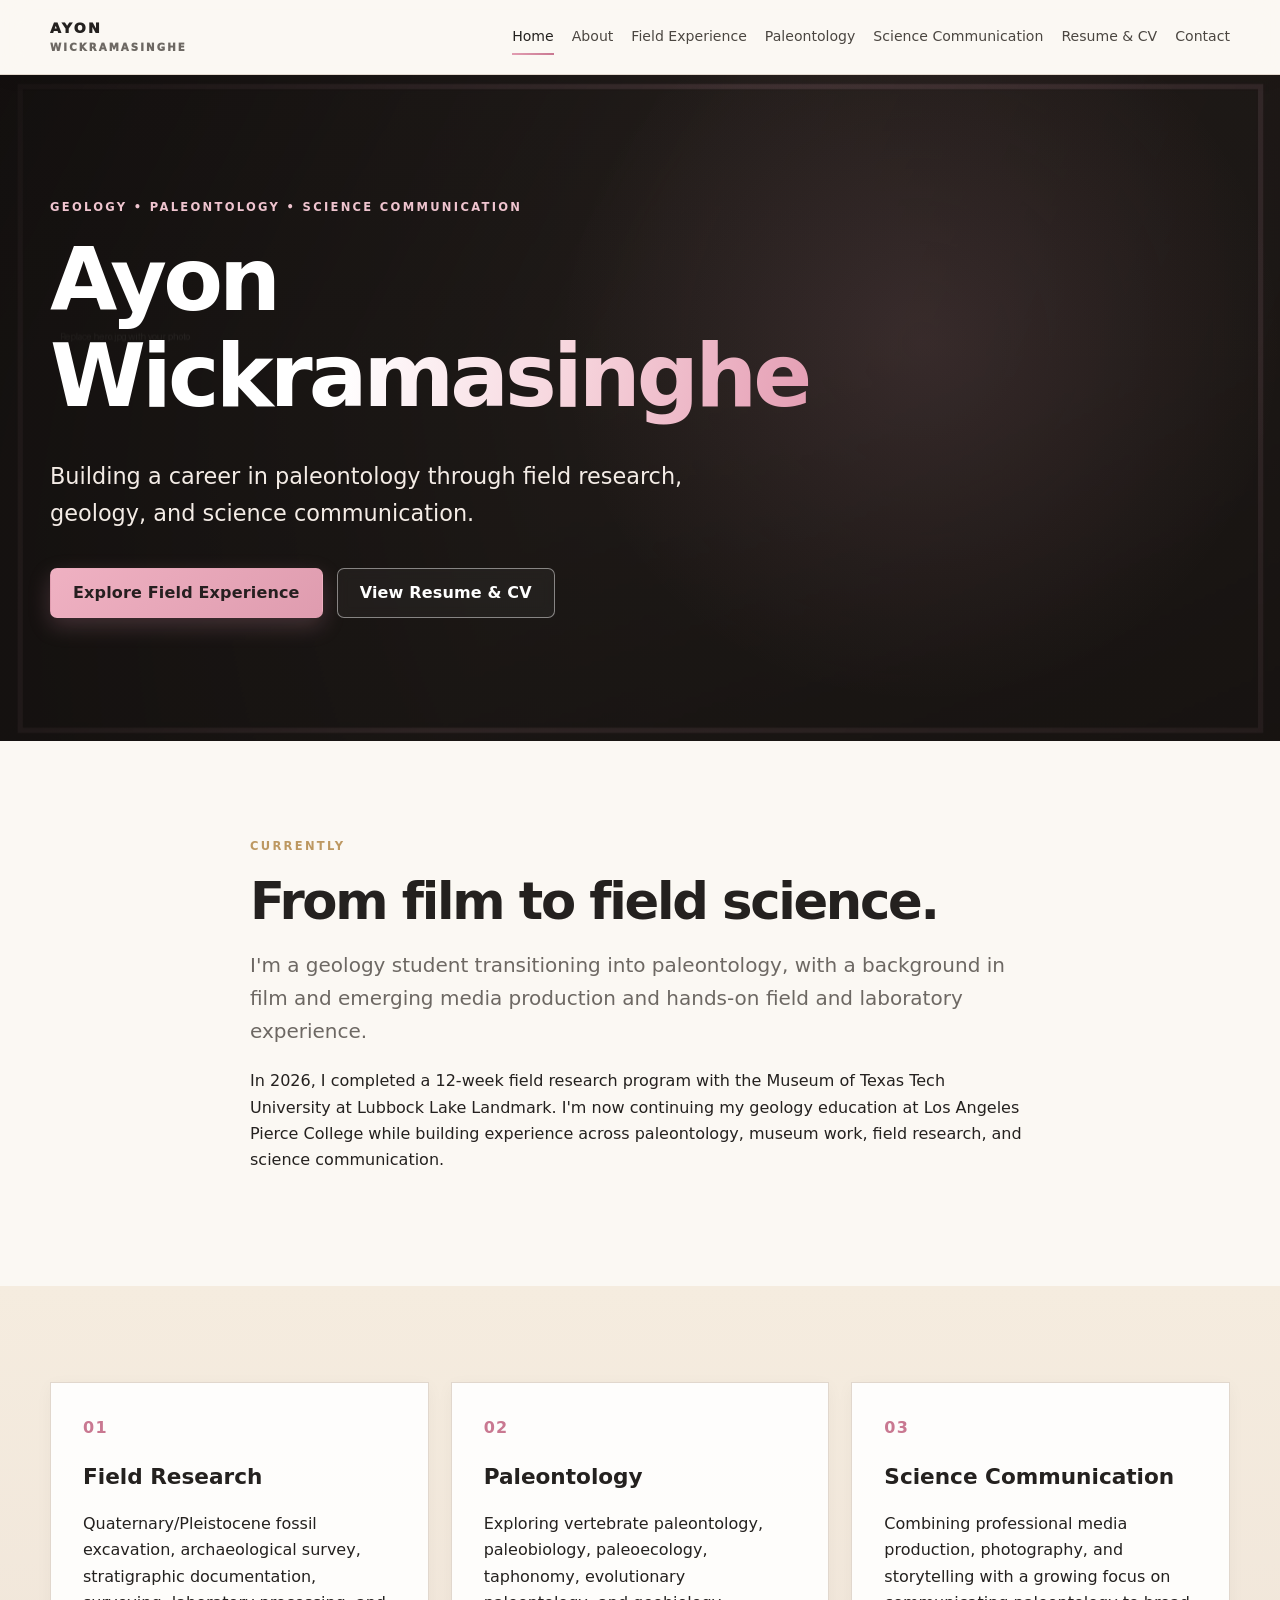
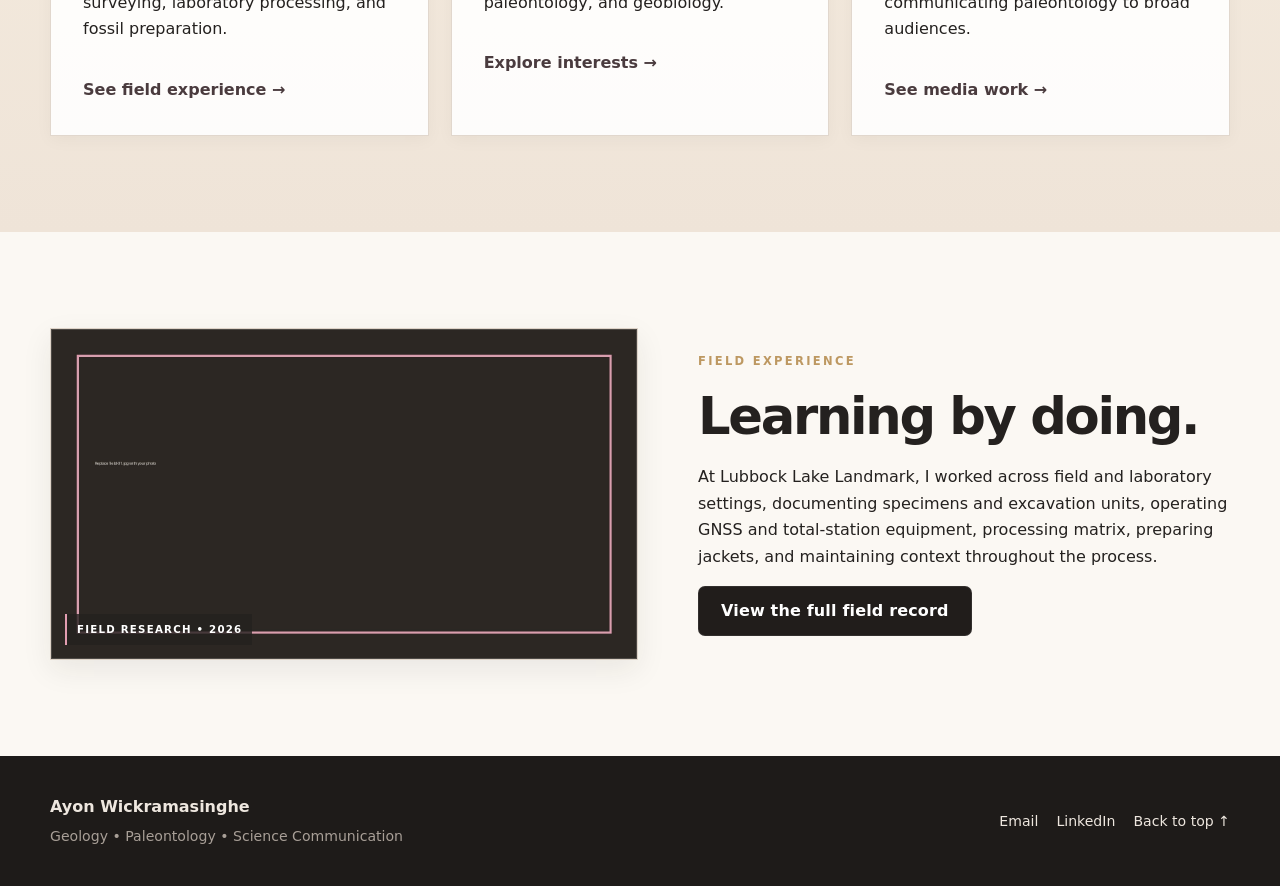
==== commit bee2f7f9: "Add files via upload" ====
--- a/index.html
+++ b/index.html
@@ -73,8 +73,8 @@
     <section class="photo-band section reveal">
       <div class="container split">
         <div class="image-frame">
-          <img src="images/field-01.jpg" alt="Placeholder for Ayon's fieldwork photograph" loading="lazy">
-          <span class="image-label">REPLACE WITH FIELD PHOTO</span>
+          <img src="images/field-01.jpg" alt="Ayon Wickramasinghe working at Lubbock Lake Landmark" loading="lazy">
+          <span class="image-label">FIELD RESEARCH • 2026</span>
         </div>
         <div class="split-copy">
           <p class="kicker">FIELD EXPERIENCE</p>
--- a/css/style.css
+++ b/css/style.css
@@ -54,8 +54,8 @@
 .hero-overlay{position:absolute;inset:0;background:linear-gradient(180deg,rgba(226,157,177,.03),transparent 45%,rgba(0,0,0,.28))}
 .hero-content{position:relative;z-index:2;padding:110px 0}
 .hero .eyebrow{color:#efc4cf}
-.hero h1.hero-name{font-size:clamp(3.25rem,7vw,6.25rem);line-height:1.01;max-width:900px;margin:0 0 24px;letter-spacing:-.045em;padding-bottom:.06em;overflow:visible}.hero-name span{display:block}.hero-name span:first-child{margin-bottom:.045em}
-.gradient-text{--mx:50%;background-image:linear-gradient(100deg,#fff 2%,#fff 34%,#f6d4dc 60%,#e9aabd 80%,#d889a0 100%);background-size:100% 100%;-webkit-background-clip:text;background-clip:text;color:transparent;position:relative;transition:filter .35s ease,transform .35s ease,background-image .25s ease}.hero-name.is-hovering{background-image:radial-gradient(circle at var(--mx) 38%,rgba(255,255,255,.98) 0%,rgba(255,255,255,.72) 7%,rgba(249,205,216,.25) 18%,transparent 34%),linear-gradient(100deg,#fff 0%,#f6d4dc 42%,#e9aabd 67%,#d889a0 100%);filter:drop-shadow(0 7px 24px rgba(226,157,177,.14));transform:translateY(-1px)}
+.hero h1.hero-name{font-size:clamp(3.2rem,6.8vw,6.05rem);line-height:1.05;max-width:880px;margin:0 0 24px;letter-spacing:-.045em;padding:0 0 .13em;overflow:visible}.hero-name span{display:block}.hero-name span:first-child{margin-bottom:.055em}
+.gradient-text{--mx:50%;background-image:linear-gradient(100deg,#fff 3%,#fff 34%,#f6d4dc 60%,#e9aabd 80%,#d889a0 100%);background-size:100% 100%;-webkit-background-clip:text;background-clip:text;color:transparent;position:relative;transition:transform .35s ease,background-image .3s ease,text-shadow .35s ease}.hero-name.is-hovering{background-image:radial-gradient(circle 95px at var(--mx) 50%,rgba(255,255,255,.98) 0%,rgba(252,226,233,.82) 28%,rgba(239,178,196,.28) 55%,transparent 75%),linear-gradient(100deg,#fff 0%,#f5d0da 42%,#e7a6b8 68%,#d5879d 100%);transform:translateY(-1px);text-shadow:0 0 18px rgba(226,157,177,.10)}
 .hero-lede{font-size:clamp(1.12rem,2.2vw,1.4rem);max-width:700px;color:#f4ece6;margin:0 0 36px}
 .hero-actions{display:flex;gap:14px;flex-wrap:wrap}
 .button{display:inline-flex;align-items:center;justify-content:center;min-height:50px;padding:0 22px;border-radius:7px;border:1px solid transparent;font-weight:850;letter-spacing:.01em;position:relative;overflow:hidden;transition:transform .24s ease,box-shadow .24s ease,border-color .24s ease,background .24s ease}
@@ -157,7 +157,7 @@
   .nav{min-height:68px}
   .nav-links{top:68px;left:14px;right:14px}
   .hero{min-height:76vh}
-  .hero h1.hero-name{font-size:clamp(3rem,14vw,4.35rem);line-height:1.01;padding-bottom:.08em}.hero-name span:first-child{margin-bottom:.06em}
+  .hero h1.hero-name{font-size:clamp(3rem,13.6vw,4.25rem);line-height:1.05;padding:0 0 .12em}.hero-name span:first-child{margin-bottom:.07em}
   .hero-lede{font-size:1.06rem}
   .page-hero{padding:76px 0 62px}
   .page-hero h1{font-size:2.85rem}
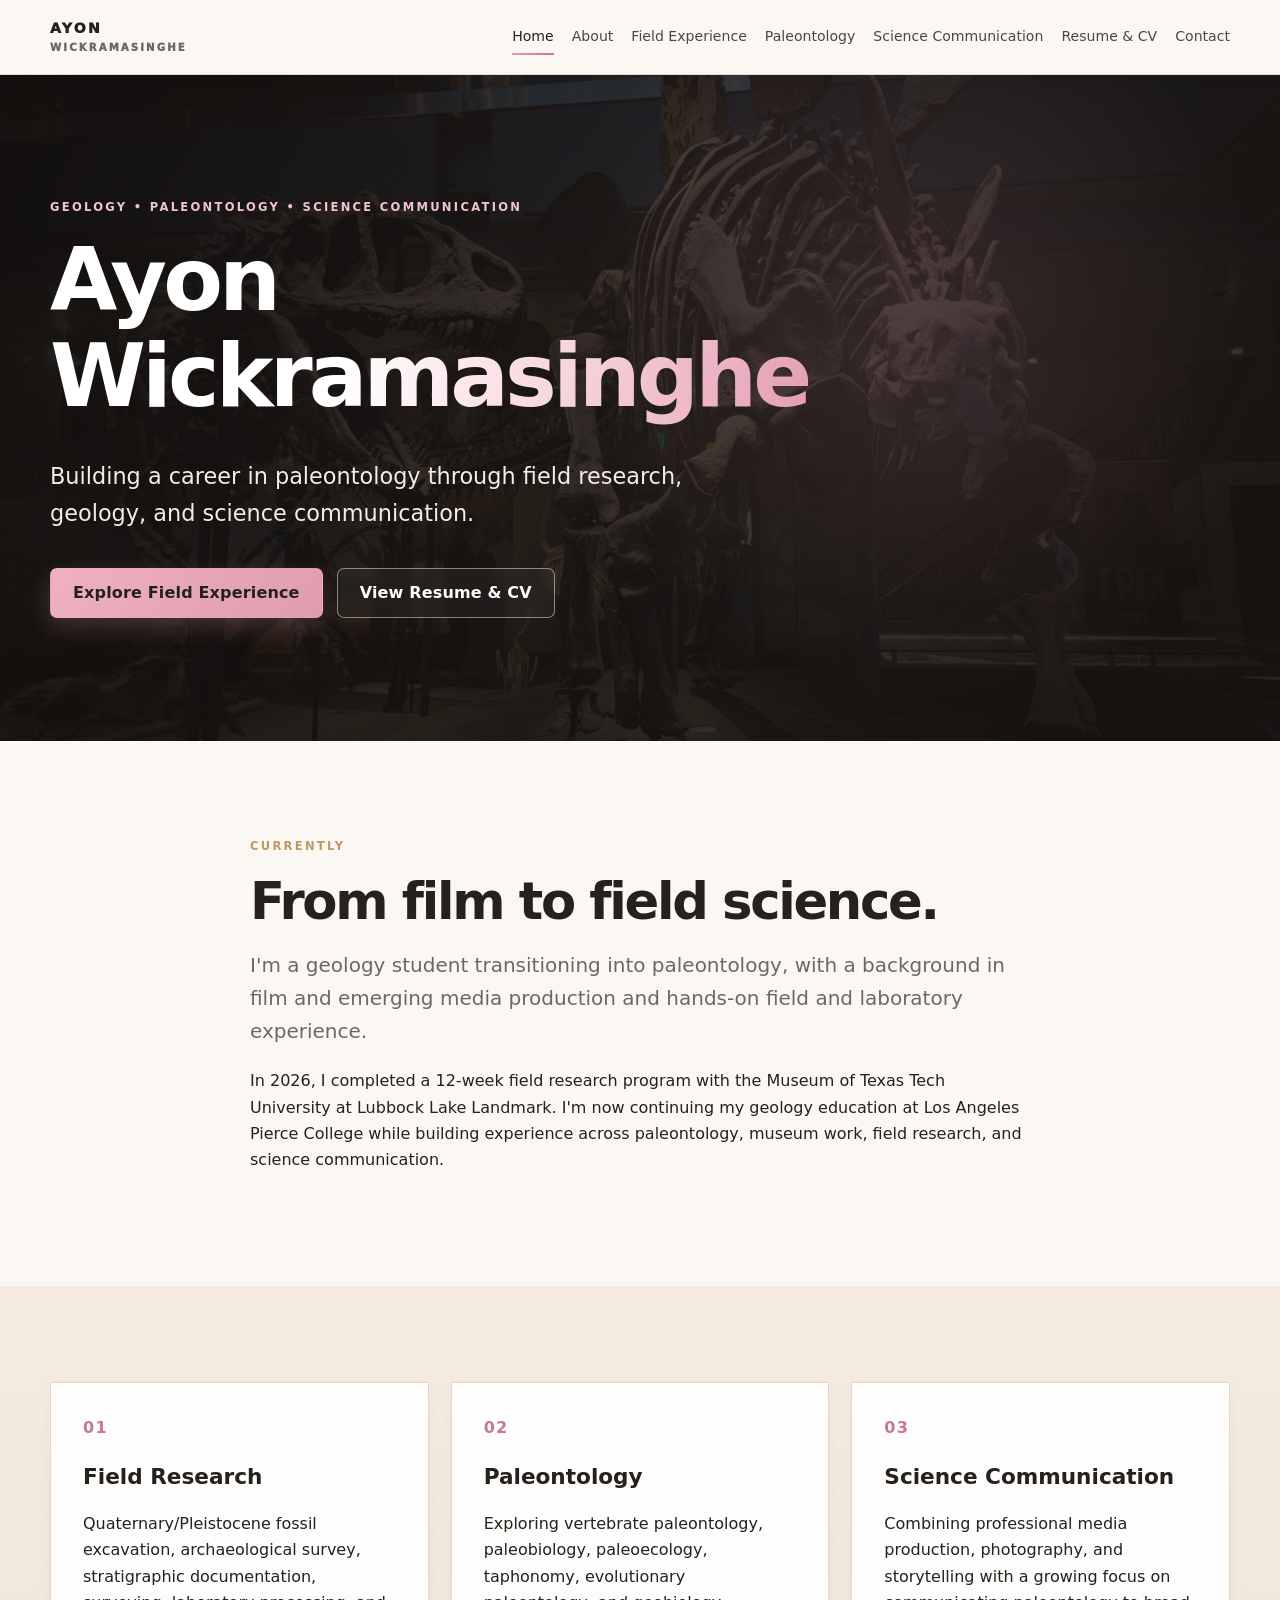
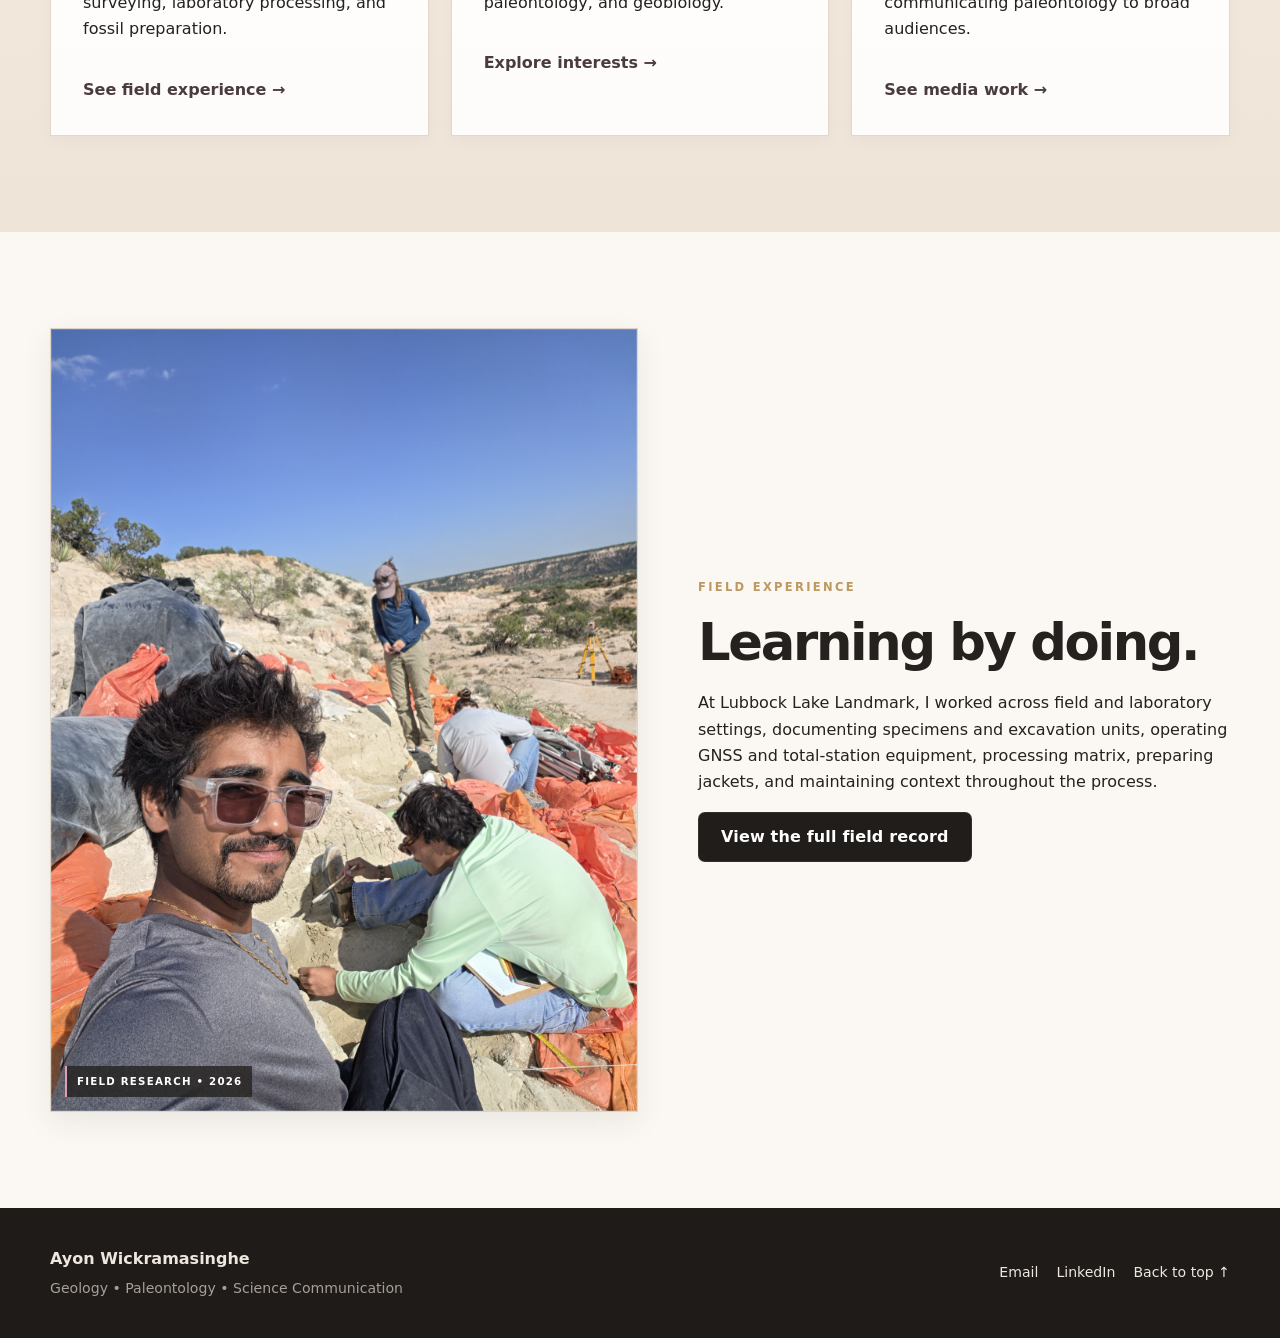
==== commit ac6881c0: "Add files via upload" ====
--- a/index.html
+++ b/index.html
@@ -73,7 +73,7 @@
     <section class="photo-band section reveal">
       <div class="container split">
         <div class="image-frame">
-          <img src="images/field-01.jpg" alt="Ayon Wickramasinghe working at Lubbock Lake Landmark" loading="lazy">
+          <img src="images/field-01.jpg" alt="Ayon Wickramasinghe conducting fieldwork at Lubbock Lake Landmark" loading="lazy">
           <span class="image-label">FIELD RESEARCH • 2026</span>
         </div>
         <div class="split-copy">
--- a/css/style.css
+++ b/css/style.css
@@ -168,3 +168,15 @@
   *,*:before,*:after{animation-duration:.01ms!important;animation-iteration-count:1!important;transition-duration:.01ms!important}
   .reveal{opacity:1;transform:none}
 }
+
+/* ---------- Video portfolio ---------- */
+.video-grid{margin-top:28px}
+.video-frame{background:#111;overflow:hidden;border:1px solid rgba(222,211,200,.55);box-shadow:var(--shadow-soft)}
+.video-frame video{display:block;width:100%;height:auto;aspect-ratio:16/9;object-fit:cover}
+.video-grid .document-card{padding:0 0 26px;overflow:hidden}
+.video-grid .document-card .kicker,
+.video-grid .document-card h3,
+.video-grid .document-card p:not(.kicker){margin-left:26px;margin-right:26px}
+.video-grid .document-card .kicker{margin-top:24px;margin-bottom:8px}
+.video-grid .document-card h3{margin-bottom:10px}
+@media (max-width:900px){.video-grid{grid-template-columns:1fr}}
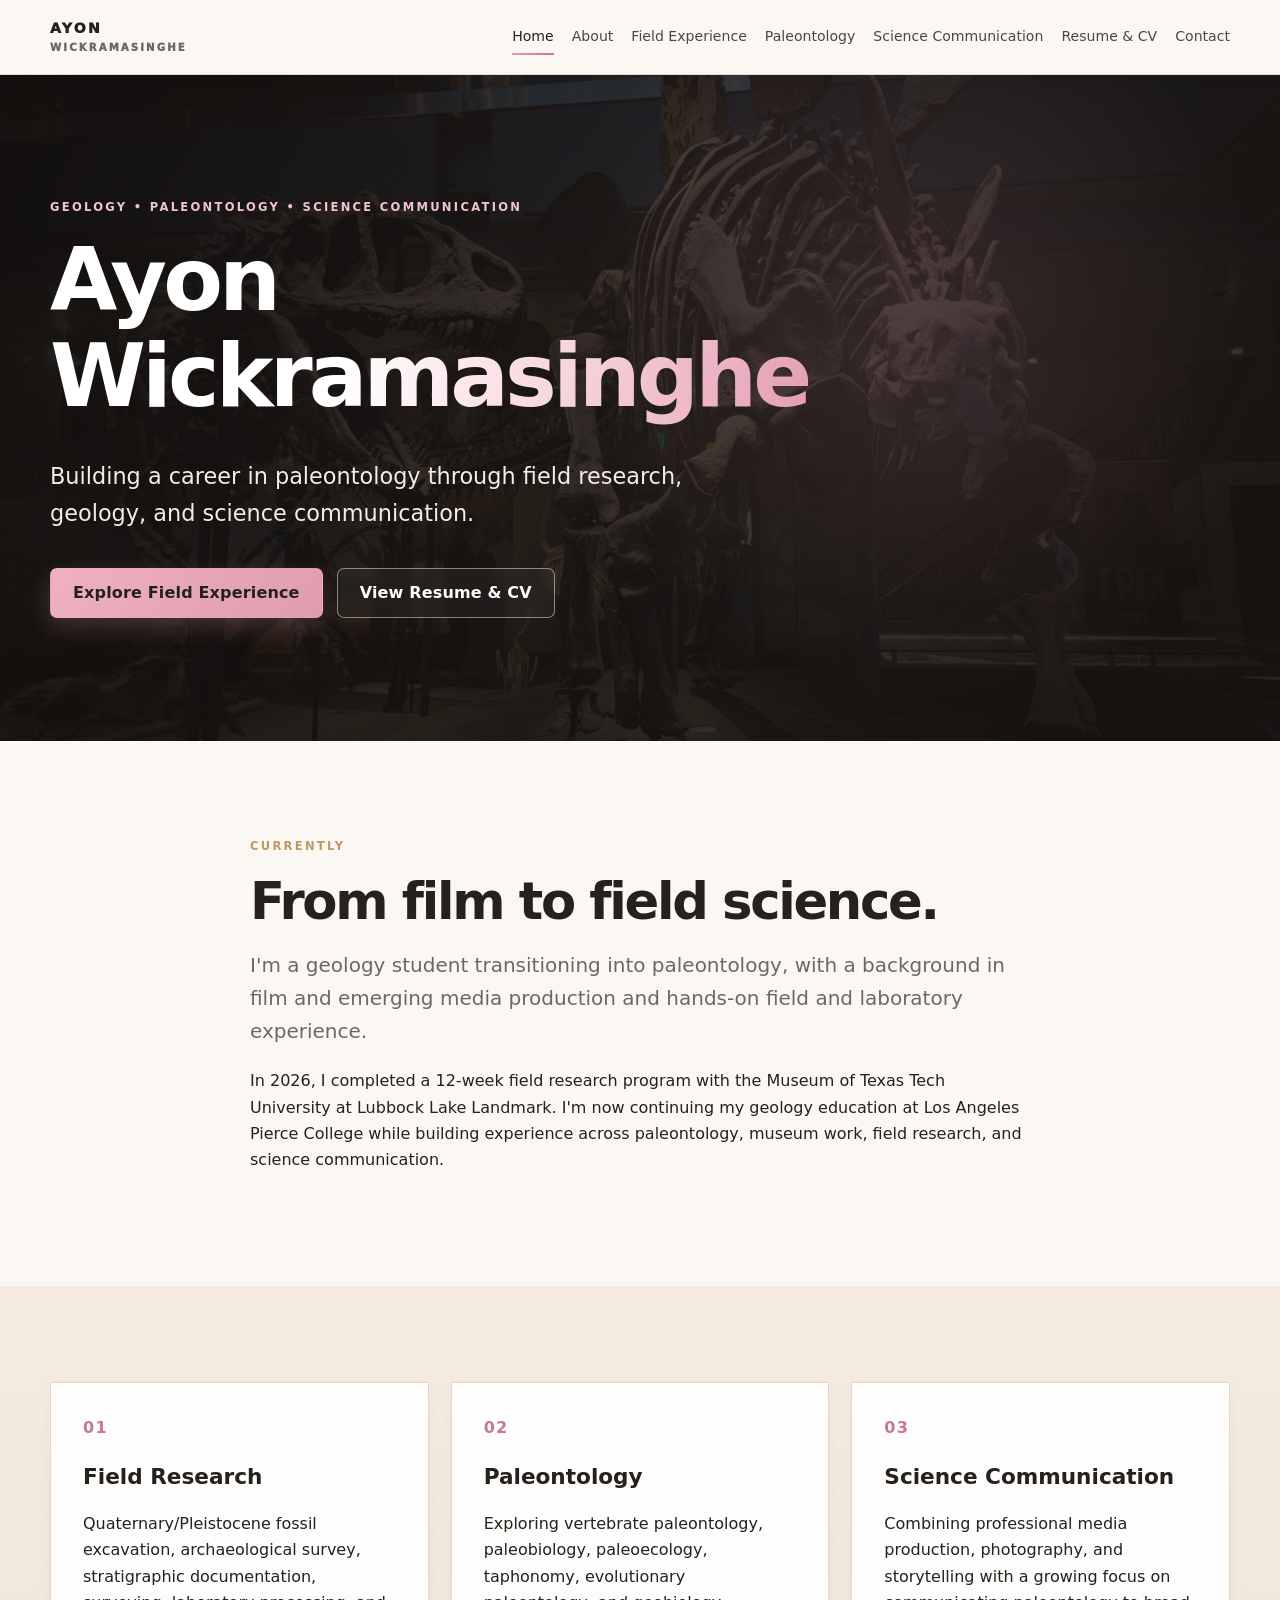
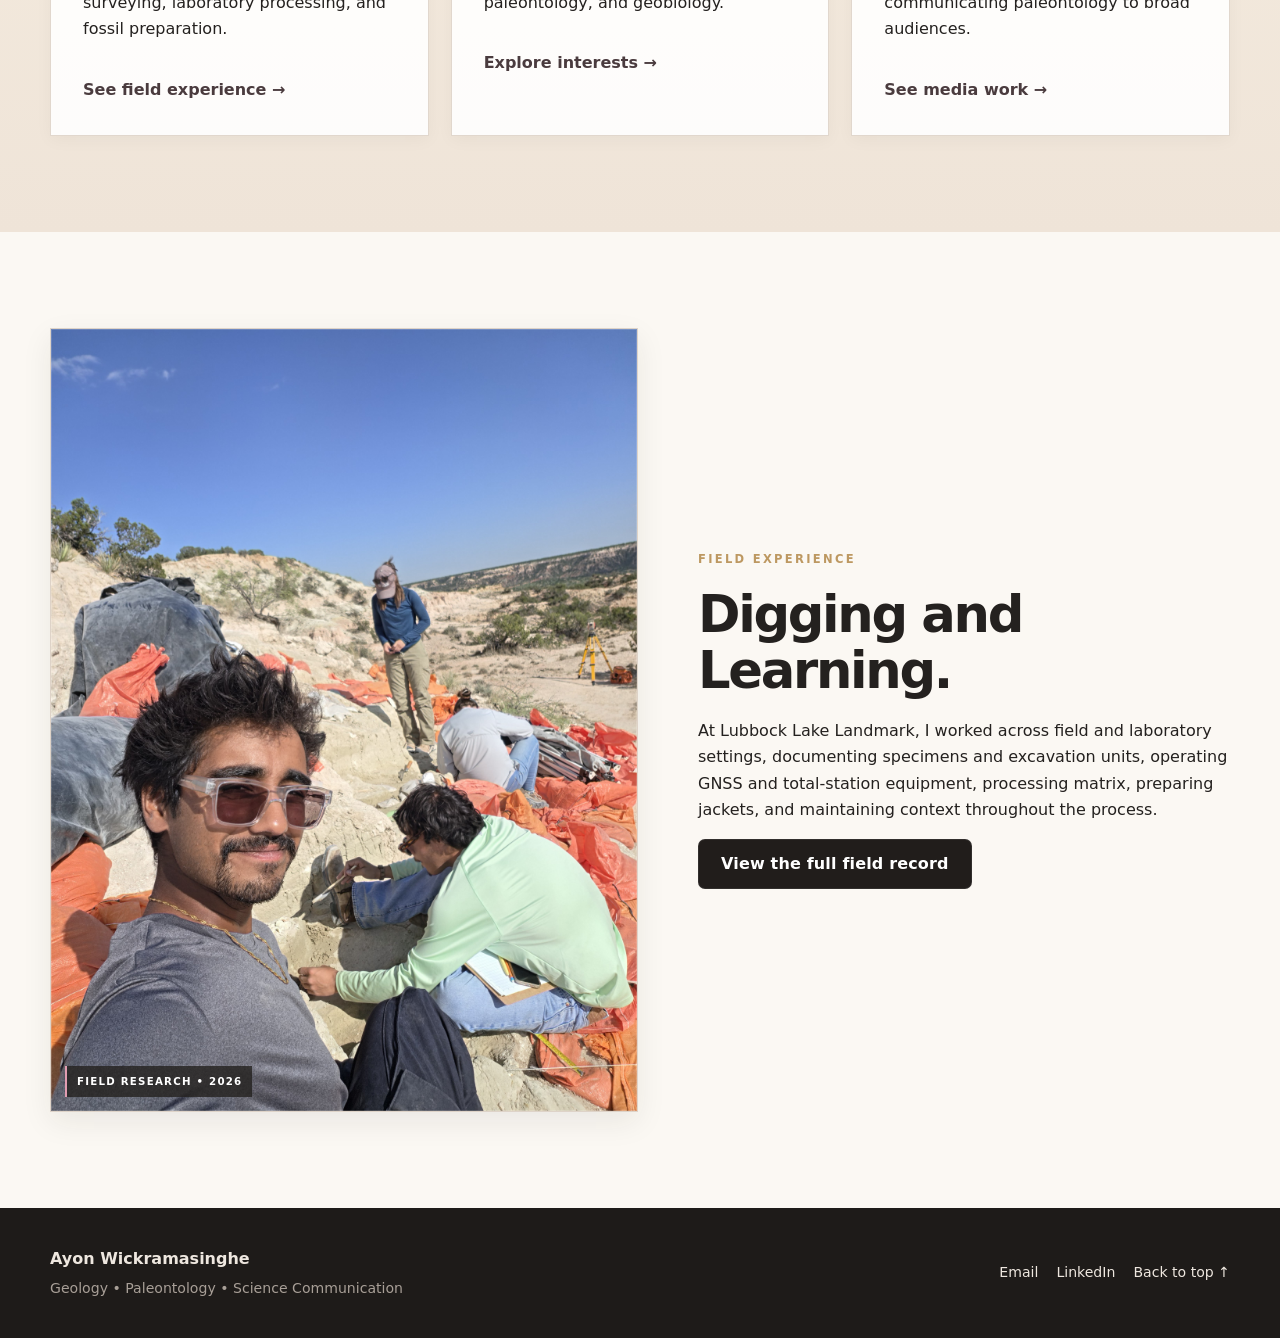
==== commit b8476997: "Update index.html" ====
--- a/index.html
+++ b/index.html
@@ -78,7 +78,7 @@
         </div>
         <div class="split-copy">
           <p class="kicker">FIELD EXPERIENCE</p>
-          <h2>Learning by doing.</h2>
+          <h2>Digging and Learning.</h2>
           <p>At Lubbock Lake Landmark, I worked across field and laboratory settings, documenting specimens and excavation units, operating GNSS and total-station equipment, processing matrix, preparing jackets, and maintaining context throughout the process.</p>
           <a class="button button-dark" href="fieldwork.html">View the full field record</a>
         </div>
--- a/css/style.css
+++ b/css/style.css
@@ -116,7 +116,7 @@
 .accent-line{display:block;width:64px;height:3px;background:linear-gradient(90deg,var(--pink),var(--gold));margin-bottom:20px;border-radius:999px}
 .gallery-grid{display:grid;grid-template-columns:repeat(2,1fr);gap:20px}
 .gallery-grid .image-frame{min-height:310px}
-.gallery-grid .image-frame:first-child{grid-column:span 2;min-height:400px}
+.gallery-grid .image-frame:first-child{grid-column:auto;min-height:310px}
 .clean-list{padding-left:20px}.clean-list li{margin-bottom:15px}
 .interest h2{font-size:1.55rem;margin-bottom:12px}
 .callout{border-top:3px solid transparent;border-image:linear-gradient(90deg,var(--pink),var(--gold)) 1;padding-top:35px}
@@ -179,4 +179,4 @@
 .video-grid .document-card p:not(.kicker){margin-left:26px;margin-right:26px}
 .video-grid .document-card .kicker{margin-top:24px;margin-bottom:8px}
 .video-grid .document-card h3{margin-bottom:10px}
-@media (max-width:900px){.video-grid{grid-template-columns:1fr}}
+@media (max-width:900px){.video-grid{grid-template-columns:1fr}}
